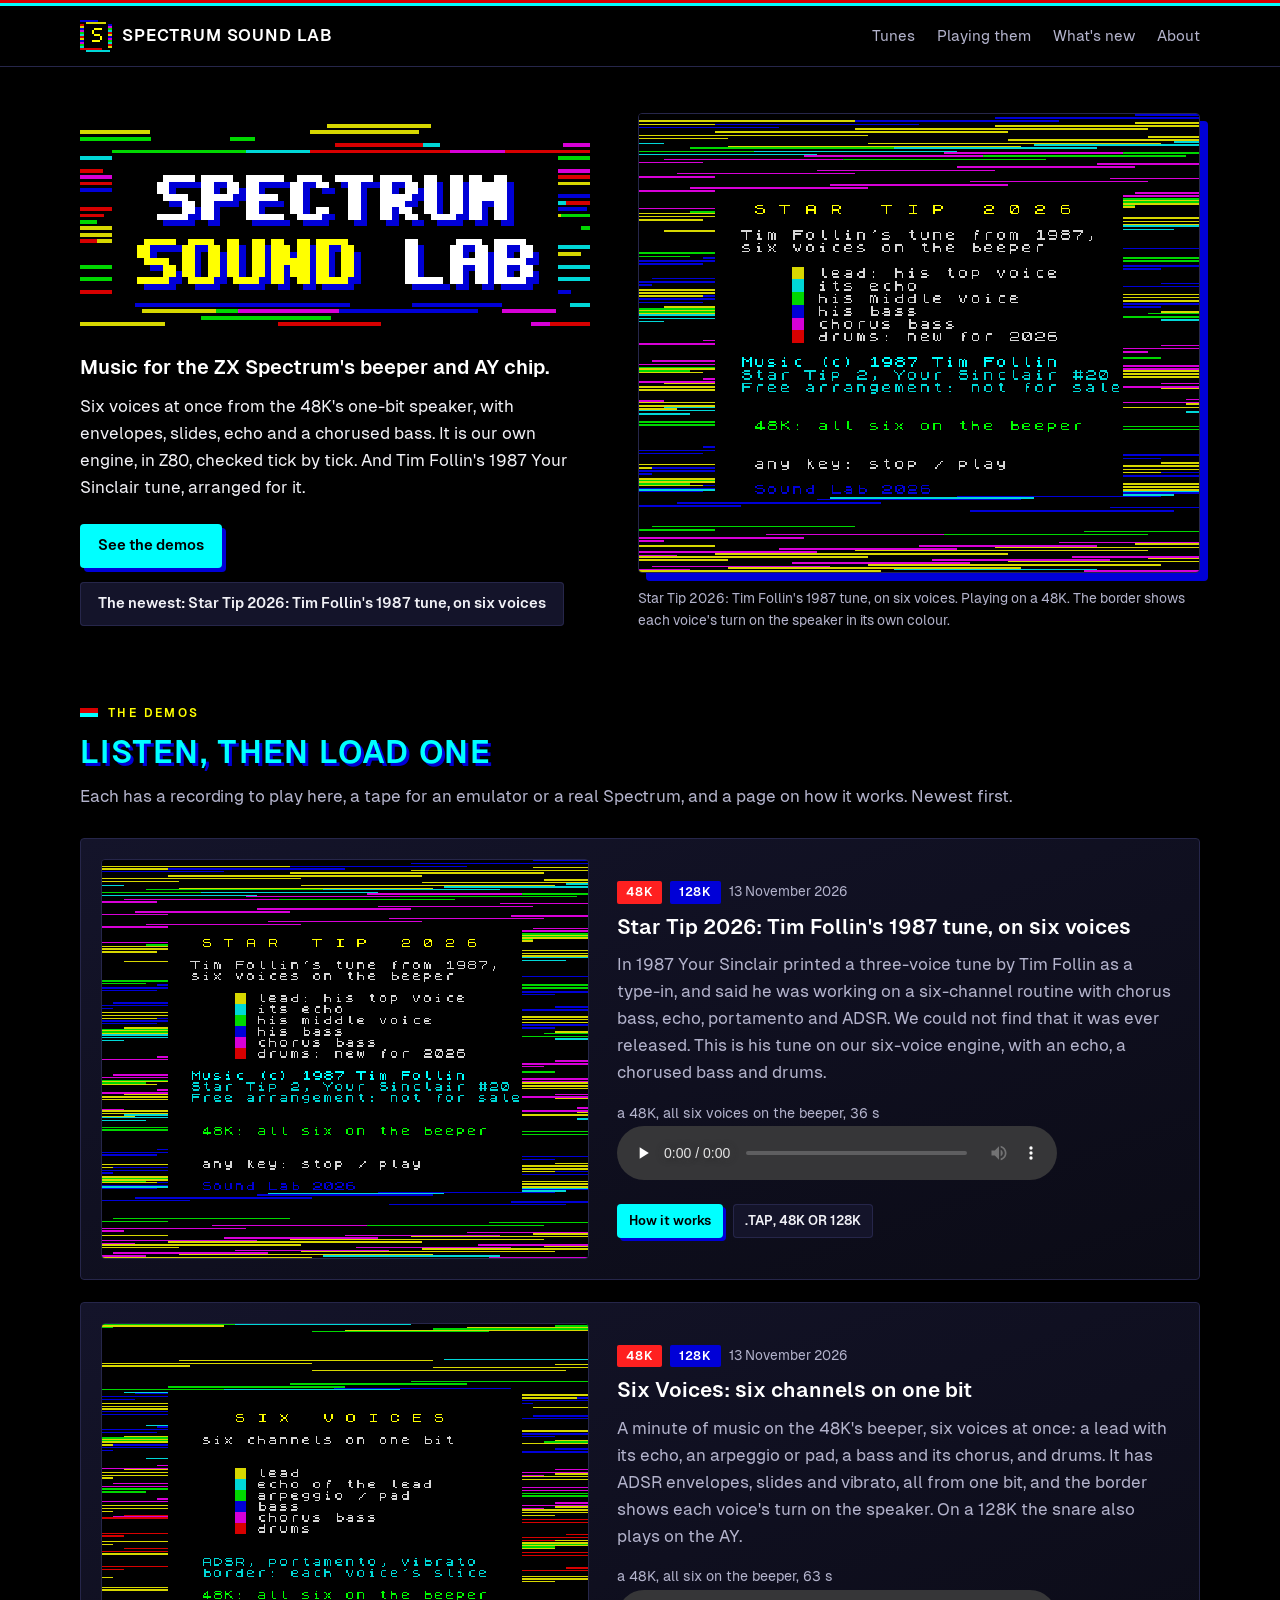
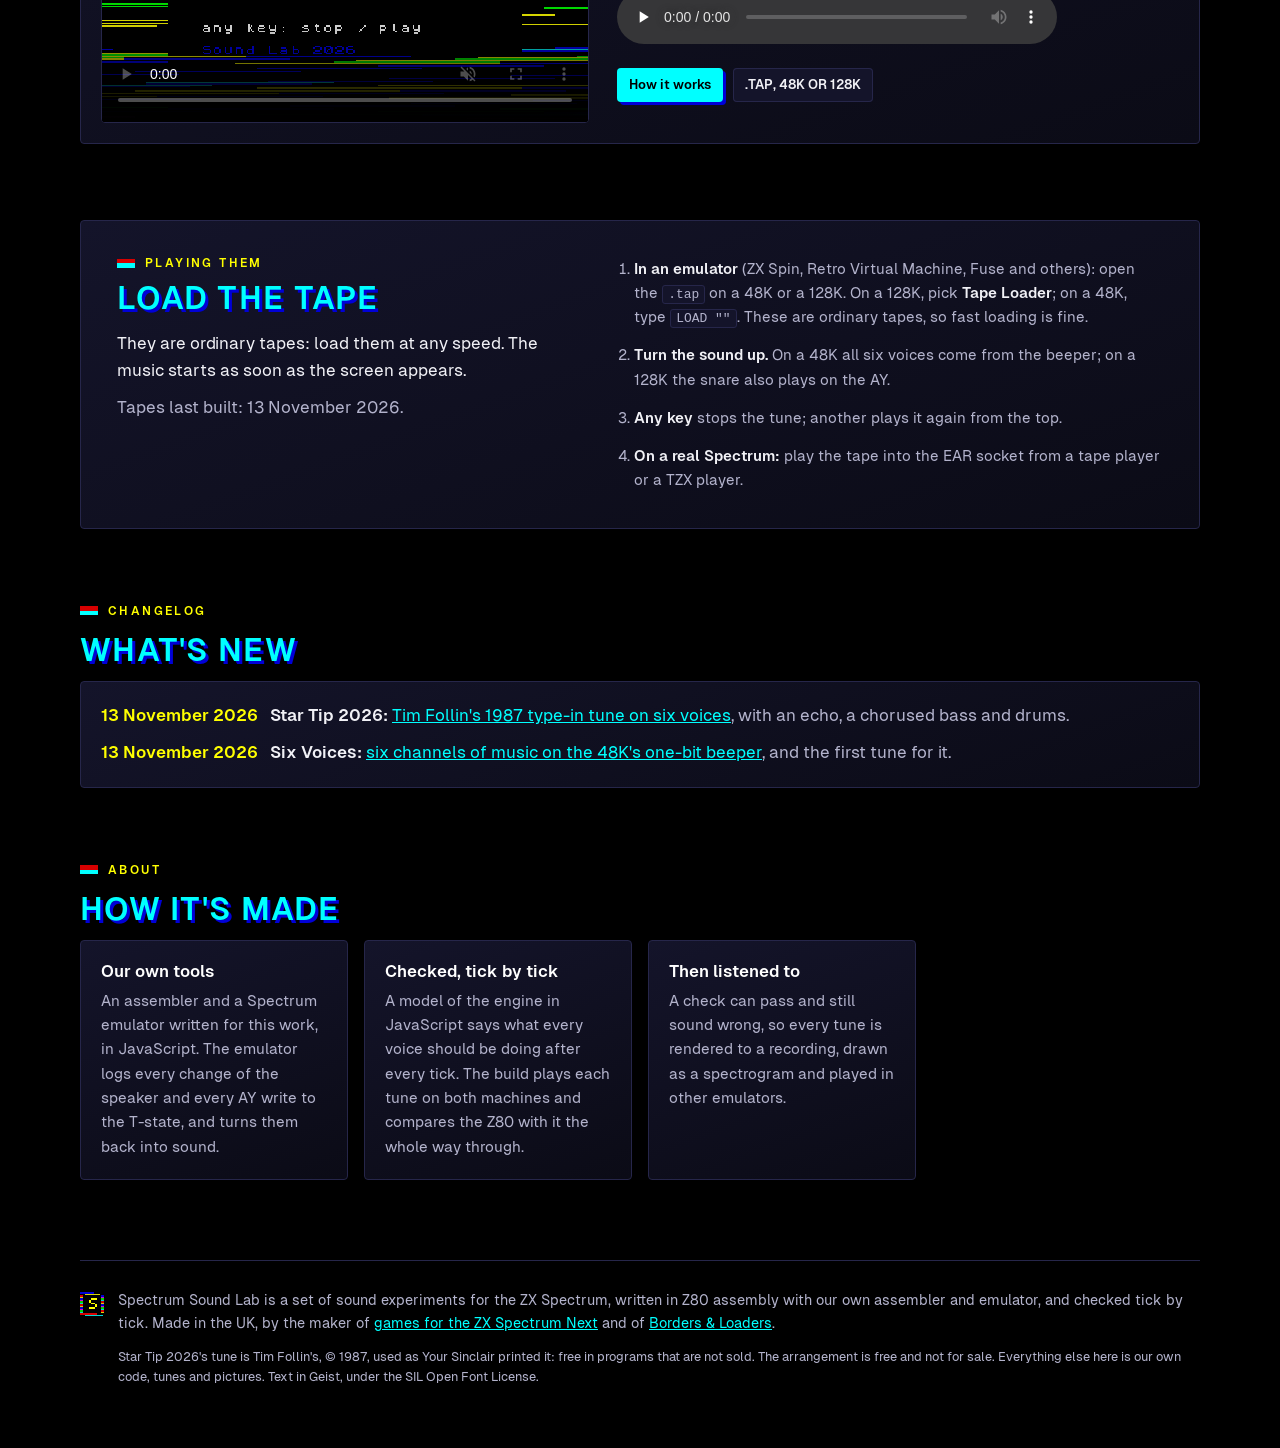
==== index.html @ 3db1e83f "Site update" ====
<!doctype html>
<html lang="en-GB">
<head>
<meta charset="utf-8">
<meta name="viewport" content="width=device-width,initial-scale=1">
<title>Spectrum Sound Lab: beeper and AY music for the ZX Spectrum</title>
<meta name="description" content="Music for the ZX Spectrum's beeper and AY chip: six voices at once from the 48K's one-bit speaker, with envelopes, slides, echo and a chorused bass, and Tim Follin's 1987 tune arranged for it.">
<meta property="og:title" content="Spectrum Sound Lab: beeper and AY music for the ZX Spectrum">
<meta property="og:description" content="Music for the ZX Spectrum's beeper and AY chip: six voices at once from the 48K's one-bit speaker, with envelopes, slides, echo and a chorused bass, and Tim Follin's 1987 tune arranged for it.">
<meta property="og:type" content="website">
<meta property="og:url" content="https://mikeynma.github.io/spectrum-sound-lab/">
<meta property="og:image" content="https://mikeynma.github.io/spectrum-sound-lab/share.png">
<meta property="og:image:alt" content="Spectrum Sound Lab: the logo, black paper in a border of short coloured lines, beside a Spectrum screen playing six voices">
<link rel="canonical" href="https://mikeynma.github.io/spectrum-sound-lab/">
<meta name="twitter:card" content="summary_large_image">
<meta name="twitter:image" content="https://mikeynma.github.io/spectrum-sound-lab/share.png">
<meta name="theme-color" content="#000000">
<link rel="icon" href="favicon-32.png" type="image/png">
<link rel="apple-touch-icon" href="apple-touch-icon.png">
<link rel="preload" href="fonts/geist-400.woff2" as="font" type="font/woff2" crossorigin>
<link rel="stylesheet" href="site.css">
</head>
<body>
<div class="tape" aria-hidden="true"></div>
<header class="top">
  <div class="wrap">
    <a class="brand" href="#" aria-label="Spectrum Sound Lab, the front page"><img src="icon.png" width="32" height="32" alt=""><span>Spectrum Sound Lab</span></a>
    <nav aria-label="Sections"><a href="#demos">Tunes</a><a href="#loading">Playing them</a><a href="#news">What's new</a><a href="#about">About</a></nav>
  </div>
</header>

<main>
<section class="hero wrap">
  <div class="hero-text">
    <h1><img class="logo" src="logo.png" width="400" height="165" alt="Spectrum Sound Lab"></h1>
    <p class="lead">Music for the ZX Spectrum's beeper and AY chip.</p>
    <p>Six voices at once from the 48K's one-bit speaker, with envelopes, slides, echo and a chorused bass. It is our own engine, in Z80, checked tick by tick. And Tim Follin's 1987 Your Sinclair tune, arranged for it.</p>
    <div class="actions">
      <a class="btn" href="#demos">See the demos</a>
      <a class="btn btn-ghost" href="demos/star-tip-2026/">The newest: Star Tip 2026: Tim Follin's 1987 tune, on six voices</a>
    </div>
  </div>
  <figure class="hero-shot">
    <a class="shot" href="shots/star-tip-2026/playing.png" data-caption="Playing on a 48K. The border shows each voice's turn on the speaker in its own colour."><img src="shots/star-tip-2026/playing.png" width="704" height="576" alt="A Spectrum screen headed STAR TIP 2026 with a colour key for six voices, credits to Tim Follin, and a border of short coloured lines"></a>
    <figcaption>Star Tip 2026: Tim Follin's 1987 tune, on six voices. Playing on a 48K. The border shows each voice's turn on the speaker in its own colour.</figcaption>
  </figure>
</section>

<section id="demos" class="wrap">
  <p class="eyebrow">The demos</p>
  <h2>Listen, then load one</h2>
  <p class="sub">Each has a recording to play here, a tape for an emulator or a real Spectrum, and a page on how it works. Newest first.</p>
  <div class="demos">
    <article class="demo card">
      <div class="demo-media"><a class="shot" href="shots/star-tip-2026/playing.png" data-caption="Playing on a 48K. The border shows each voice's turn on the speaker in its own colour."><img src="shots/star-tip-2026/playing.png" width="704" height="576" loading="lazy" alt="A Spectrum screen headed STAR TIP 2026 with a colour key for six voices, credits to Tim Follin, and a border of short coloured lines"></a></div>
      <div class="demo-text">
        <p class="badges"><span class="badge m48K">48K</span><span class="badge m128K">128K</span><span class="date">13 November 2026</span></p>
        <h3><a href="demos/star-tip-2026/">Star Tip 2026: Tim Follin's 1987 tune, on six voices</a></h3>
        <p>In 1987 Your Sinclair printed a three-voice tune by Tim Follin as a type-in, and said he was working on a six-channel routine with chorus bass, echo, portamento and ADSR. We could not find that it was ever released. This is his tune on our six-voice engine, with an echo, a chorused bass and drums.</p>
        <p class="listen"><small>a 48K, all six voices on the beeper, 36 s</small><br><audio controls preload="none" style="width:100%;max-width:440px" src="audio/startip2026-48k.mp3"></audio></p>
        <p class="links"><a class="btn btn-small" href="demos/star-tip-2026/">How it works</a><a class="btn btn-small btn-ghost" href="files/startip2026.tap" download>.tap, 48K or 128K</a></p>
      </div>
    </article>
    <article class="demo card">
      <div class="demo-media"><video src="videos/six-voices.mp4" poster="shots/six-voices/playing.png" width="782" height="576" muted loop playsinline controls preload="metadata" aria-label="Six Voices: six channels on one bit: Recorded on an emulated 48K"></video></div>
      <div class="demo-text">
        <p class="badges"><span class="badge m48K">48K</span><span class="badge m128K">128K</span><span class="date">13 November 2026</span></p>
        <h3><a href="demos/six-voices/">Six Voices: six channels on one bit</a></h3>
        <p>A minute of music on the 48K's beeper, six voices at once: a lead with its echo, an arpeggio or pad, a bass and its chorus, and drums. It has ADSR envelopes, slides and vibrato, all from one bit, and the border shows each voice's turn on the speaker. On a 128K the snare also plays on the AY.</p>
        <p class="listen"><small>a 48K, all six on the beeper, 63 s</small><br><audio controls preload="none" style="width:100%;max-width:440px" src="audio/sixvoices-48k.mp3"></audio></p>
        <p class="links"><a class="btn btn-small" href="demos/six-voices/">How it works</a><a class="btn btn-small btn-ghost" href="files/sixvoices.tap" download>.tap, 48K or 128K</a></p>
      </div>
    </article>
  </div>
</section>

<section id="loading" class="wrap">
  <div class="card download">
    <div>
      <p class="eyebrow">Playing them</p>
      <h2>Load the tape</h2>
      <p>They are ordinary tapes: load them at any speed. The music starts as soon as the screen appears.</p>
      <p class="meta">Tapes last built: 13 November 2026.</p>
    </div>
    <ol class="steps">
      <li><b>In an emulator</b> (ZX Spin, Retro Virtual Machine, Fuse and others): open the <code>.tap</code> on a 48K or a 128K. On a 128K, pick <b>Tape Loader</b>; on a 48K, type <code>LOAD ""</code>. These are ordinary tapes, so fast loading is fine.</li>
      <li><b>Turn the sound up.</b> On a 48K all six voices come from the beeper; on a 128K the snare also plays on the AY.</li>
      <li><b>Any key</b> stops the tune; another plays it again from the top.</li>
      <li><b>On a real Spectrum:</b> play the tape into the EAR socket from a tape player or a TZX player.</li>
    </ol>
  </div>
</section>

<section id="news" class="wrap">
  <p class="eyebrow">Changelog</p>
  <h2>What's new</h2>
  <div class="log card">
    <ul>
      <li><time datetime="2026-11-13">13 November 2026</time> <b>Star Tip 2026:</b> <a href="demos/star-tip-2026/">Tim Follin's 1987 type-in tune on six voices</a>, with an echo, a chorused bass and drums.</li>
      <li><time datetime="2026-11-13">13 November 2026</time> <b>Six Voices:</b> <a href="demos/six-voices/">six channels of music on the 48K's one-bit beeper</a>, and the first tune for it.</li>
    </ul>
  </div>
</section>

<section id="about" class="wrap">
  <p class="eyebrow">About</p>
  <h2>How it's made</h2>
  <div class="grid cards">
    <article class="card"><h3>Our own tools</h3><p>An assembler and a Spectrum emulator written for this work, in JavaScript. The emulator logs every change of the speaker and every AY write to the T-state, and turns them back into sound.</p></article>
    <article class="card"><h3>Checked, tick by tick</h3><p>A model of the engine in JavaScript says what every voice should be doing after every tick. The build plays each tune on both machines and compares the Z80 with it the whole way through.</p></article>
    <article class="card"><h3>Then listened to</h3><p>A check can pass and still sound wrong, so every tune is rendered to a recording, drawn as a spectrogram and played in other emulators.</p></article>
  </div>
</section>
</main>

<footer class="wrap foot">
  <img src="icon.png" width="24" height="24" alt="">
  <div>
    <p>Spectrum Sound Lab is a set of sound experiments for the ZX Spectrum, written in Z80 assembly with our own assembler and emulator, and checked tick by tick. Made in the UK, by the maker of <a href="https://mikeynma.github.io/">games for the ZX Spectrum Next</a> and of <a href="https://mikeynma.github.io/borders-and-loaders/">Borders &amp; Loaders</a>.</p>
    <p class="small">Star Tip 2026's tune is Tim Follin's, &copy; 1987, used as Your Sinclair printed it: free in programs that are not sold. The arrangement is free and not for sale. Everything else here is our own code, tunes and pictures. Text in Geist, under the SIL Open Font License.</p>
  </div>
</footer>
<dialog class="lightbox" aria-label="Screenshot">
  <figure><img alt=""><figcaption></figcaption></figure>
  <button class="lb-btn lb-prev" type="button" aria-label="Previous picture">&lsaquo;</button>
  <button class="lb-btn lb-next" type="button" aria-label="Next picture">&rsaquo;</button>
  <button class="lb-btn lb-close" type="button" autofocus aria-label="Close">&times;</button>
</dialog>
<script src="site.js"></script>
</body>
</html>
---- site.css ----
/* Borders & Loaders - written by hand (sitegen/make.js writes the pages, not this). */
@font-face { font-family: Geist; src: url(fonts/geist-400.woff2) format("woff2"); font-weight: 400; font-display: swap; }
@font-face { font-family: Geist; src: url(fonts/geist-600.woff2) format("woff2"); font-weight: 600 900; font-display: swap; }

/* the Spectrum: black paper, its bright colours, a hard blue shadow */
:root {
  color-scheme: dark;
  --bg: #000;
  --card: #0b0b16;
  --card-hi: #14142a;
  --border: #26264a;
  --fg: #f1f1f6;
  --muted: #b3b3cc;
  --heading: #fff;
  --cyan: #00ffff;
  --yellow: #ffff00;
  --red: #ff2020;
  --blue: #0000d7;
  --radius: 4px;
}
* { box-sizing: border-box; }
html { scroll-behavior: smooth; scroll-padding-top: 76px; }
body { margin: 0; color: var(--fg); background: var(--bg); font: 17px/1.6 Geist, system-ui, sans-serif; -webkit-font-smoothing: antialiased; }
a { color: var(--cyan); }
img, video { max-width: 100%; height: auto; }
.wrap { width: min(1120px, 100% - 32px); margin-inline: auto; }
h1, h2, h3 { line-height: 1.2; margin: 0; }
h2 { font: 900 clamp(1.4rem, 3vw, 2rem)/1.2 Geist, system-ui, sans-serif; text-transform: uppercase; letter-spacing: 0.04em; color: var(--cyan); margin-bottom: 12px; text-shadow: 3px 3px 0 var(--blue); }
h3 { font: 700 1.05rem/1.3 Geist, system-ui, sans-serif; color: var(--heading); margin-bottom: 6px; }
p { margin: 0 0 12px; }
code { font: 0.86em ui-monospace, monospace; background: var(--card-hi); border: 1px solid var(--border); border-radius: 3px; padding: 1px 5px; }
:focus-visible { outline: 2px solid var(--yellow); outline-offset: 2px; }

/* loading stripes, rolling, along the very top */
.tape { position: fixed; inset: 0 0 auto; height: 6px; z-index: 20;
  background: repeating-linear-gradient(180deg, #d70000 0 3px, #00ffff 3px 6px); background-size: 100% 6px; animation: roll 0.35s steps(3) infinite; }
@keyframes roll { to { background-position: 0 6px; } }
@media (prefers-reduced-motion: reduce) { .tape { animation: none; } html { scroll-behavior: auto; } }

/* the bar along the top */
.top { position: sticky; top: 6px; z-index: 10; background: rgb(0 0 0 / 0.88); backdrop-filter: blur(8px); border-bottom: 1px solid var(--border); }
.top .wrap { display: flex; align-items: center; gap: 24px; height: 60px; }
.brand { display: flex; align-items: center; gap: 10px; font: 900 1.05rem/1 Geist, system-ui, sans-serif; text-transform: uppercase; letter-spacing: 0.05em; color: var(--heading); text-decoration: none; white-space: nowrap; }
.brand img { image-rendering: pixelated; }
.top nav { display: flex; gap: 22px; margin-left: auto; }
.top nav a { color: var(--muted); text-decoration: none; font-size: 0.95rem; }
.top nav a:hover { color: var(--fg); }

/* buttons and badges: flat colour, a hard shadow, like a Spectrum menu */
.btn { display: inline-flex; align-items: center; gap: 8px; min-height: 44px; padding: 10px 18px; line-height: 1.25; border-radius: var(--radius); background: var(--cyan); color: #000; font: 700 0.92rem/1 Geist, system-ui, sans-serif; text-decoration: none; border: 0; box-shadow: 4px 4px 0 var(--blue); transition: transform 0.1s, box-shadow 0.1s; }
.btn:hover { transform: translate(-1px, -1px); box-shadow: 5px 5px 0 var(--blue); }
.btn:active { transform: translate(3px, 3px); box-shadow: 1px 1px 0 var(--blue); }
.btn small { font-weight: 400; opacity: 0.7; }
.btn-ghost { background: var(--card-hi); color: var(--fg); box-shadow: inset 0 0 0 1px var(--border), 4px 4px 0 #000; }
.btn-ghost:hover { box-shadow: inset 0 0 0 1px var(--muted), 5px 5px 0 #000; }
.btn-small { min-height: 34px; padding: 6px 12px; font-size: 0.82rem; box-shadow: 3px 3px 0 var(--blue); }
.btn-small.btn-ghost { box-shadow: inset 0 0 0 1px var(--border); text-transform: uppercase; }
.badges { display: flex; flex-wrap: wrap; align-items: center; gap: 8px; margin-bottom: 10px; }
.badge { display: inline-block; padding: 2px 9px; border-radius: 2px; font: 800 0.78rem/1.5 Geist, system-ui, sans-serif; letter-spacing: 0.05em; }
.m48K { background: var(--red); color: #fff; }
.m128K { background: var(--blue); color: #fff; }
.date { color: var(--muted); font-size: 0.85rem; }

/* sections */
main { overflow-x: clip; }
main > section { padding: 76px 0 0; }
.eyebrow { display: flex; align-items: center; gap: 10px; font: 800 0.75rem/1 Geist, system-ui, sans-serif; text-transform: uppercase; letter-spacing: 0.2em; color: var(--yellow); margin-bottom: 14px; }
.eyebrow::before { content: ""; width: 18px; height: 9px; background: linear-gradient(#d70000 0 50%, #00ffff 50%); }
.sub, .meta { color: var(--muted); }
.sub { margin-bottom: 28px; }

/* grid items may shrink below their content (a long button, a wide picture) */
.hero > *, .demo > *, .tech > *, .download > * { min-width: 0; }

/* the top of a page */
.hero { display: grid; grid-template-columns: 1fr 1.1fr; gap: 48px; align-items: center; padding-top: 52px; }
.hero h1 { margin: 6px 0 18px; }
.hero h1.title { font: 900 clamp(1.8rem, 4vw, 2.7rem)/1.15 Geist, system-ui, sans-serif; color: var(--heading); text-shadow: 3px 3px 0 var(--blue); }
.logo { display: block; width: min(560px, 100%); image-rendering: pixelated; }
.lead { font: 600 1.25rem/1.4 Geist, system-ui, sans-serif; color: var(--heading); }
.actions { display: flex; flex-wrap: wrap; gap: 14px; margin-top: 22px; }
.hero-shot { margin: 0; }
.hero-shot img, .hero-shot video, .gallery img, .demo-media img, .demo-media video { display: block; width: 100%; image-rendering: pixelated; background: #000; border: 1px solid var(--border); border-radius: var(--radius); }
.hero-shot img, .hero-shot video { box-shadow: 8px 8px 0 var(--blue); }
.hero-shot figcaption { margin-top: 14px; font-size: 0.86rem; color: var(--muted); }

/* the demos on the front page */
.demos { display: grid; gap: 22px; }
.demo { display: grid; grid-template-columns: minmax(0, 1fr) minmax(0, 1.15fr); gap: 28px; align-items: center; padding: 20px; }
.demo h3 { font-size: 1.3rem; margin-bottom: 10px; }
.demo h3 a { color: var(--heading); text-decoration: none; }
.demo h3 a:hover { color: var(--cyan); }
.demo p { color: var(--muted); }
.demo .links { display: flex; flex-wrap: wrap; gap: 10px; margin: 16px 0 0; }

/* cards */
.grid { display: grid; gap: 16px; }
.cards { grid-template-columns: repeat(auto-fill, minmax(260px, 1fr)); }
.card { background: linear-gradient(160deg, var(--card-hi), var(--card)); border: 1px solid var(--border); border-radius: var(--radius); padding: 20px; }
.cards .card p { margin: 0; color: var(--muted); font-size: 0.95rem; }

/* how it works */
.tech { display: grid; grid-template-columns: minmax(0, 1fr) 320px; gap: 40px; align-items: start; }
.tech-text h2 { font-size: clamp(1.15rem, 2.2vw, 1.45rem); margin-top: 30px; }
.tech-text h2:first-child { margin-top: 0; }
.tech-text p, .tech-text li { color: #dcdcea; }
.tech-text ul { padding-left: 20px; }
.tech-text b { color: var(--heading); }
.numbers { position: sticky; top: 90px; }
.numbers h3 { color: var(--yellow); text-transform: uppercase; letter-spacing: 0.08em; font-size: 0.85rem; margin-bottom: 12px; }
.numbers dl { margin: 0; display: grid; gap: 10px; }
.numbers dt { font-size: 0.78rem; text-transform: uppercase; letter-spacing: 0.06em; color: var(--muted); }
.numbers dd { margin: 0; font-weight: 600; }

/* screens */
.gallery { display: grid; grid-template-columns: repeat(auto-fill, minmax(420px, 1fr)); gap: 18px; align-items: start; }
@media (max-width: 480px) { .gallery { grid-template-columns: 1fr; } }
.gallery a { display: block; }
.gallery a.wide { grid-column: 1 / -1; }

/* loading and downloads */
.download { display: grid; grid-template-columns: 1fr 1.2fr; gap: 40px; padding: 36px; }
.download p { margin: 0 0 10px; }
.steps { margin: 0; padding-left: 20px; color: var(--muted); font-size: 0.94rem; display: grid; gap: 14px; align-content: center; }
.steps b { color: var(--fg); }

/* the changelog */
.log ul { margin: 0; padding: 0; list-style: none; display: grid; gap: 10px; color: var(--muted); }
.log time { color: var(--yellow); font-weight: 700; margin-right: 8px; white-space: nowrap; }
.log b { color: var(--fg); }

/* other demos */
.pager { display: flex; justify-content: space-between; gap: 20px; margin-top: 60px; }
.pager a { color: var(--muted); text-decoration: none; }
.pager a:hover { color: var(--cyan); }

/* the bottom */
.foot { display: flex; gap: 14px; align-items: flex-start; margin-top: 80px; padding: 28px 0 48px; border-top: 1px solid var(--border); color: var(--muted); font-size: 0.9rem; }
.foot img { image-rendering: pixelated; margin-top: 3px; }
.small { font-size: 0.8rem; }

/* the lightbox */
.lightbox { padding: 0; border: 0; background: transparent; max-width: 96vw; max-height: 96vh; }
.lightbox::backdrop { background: rgb(0 0 0 / 0.92); }
.lightbox figure { margin: 0; text-align: center; }
.lightbox img { max-width: 92vw; max-height: 84vh; image-rendering: pixelated; }
.lightbox figcaption { color: var(--muted); margin-top: 8px; max-width: 80ch; margin-inline: auto; }
.lb-btn { position: fixed; top: 50%; transform: translateY(-50%); width: 48px; height: 48px; border-radius: 50%; border: 1px solid var(--border); background: var(--card); color: var(--fg); font-size: 28px; cursor: pointer; }
.lb-prev { left: 16px; } .lb-next { right: 16px; }
.lb-close { top: 32px; right: 16px; transform: none; }

@media (max-width: 860px) {
  .hero, .demo, .tech, .download { grid-template-columns: 1fr; }
  .hero { gap: 28px; padding-top: 36px; }
  .top nav { display: none; }
  .numbers { position: static; }
  .download { padding: 24px; gap: 24px; }
}
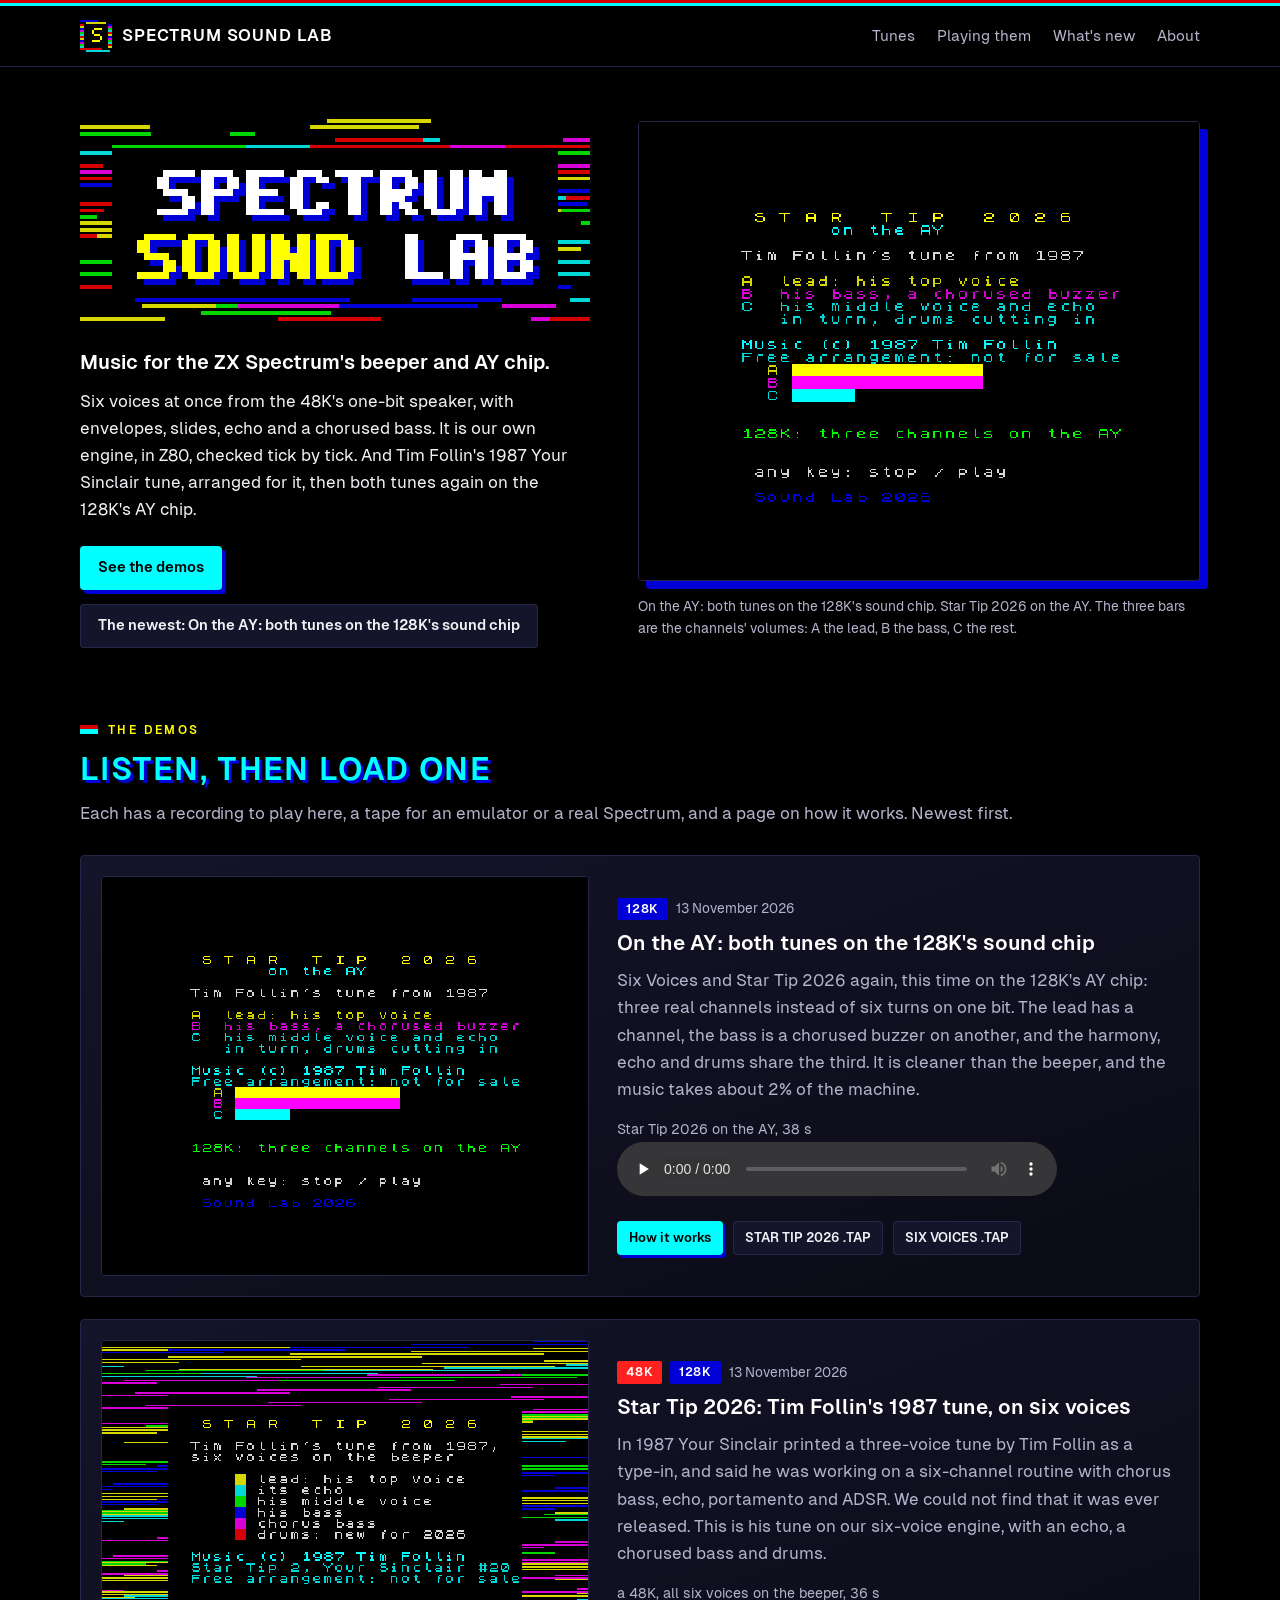
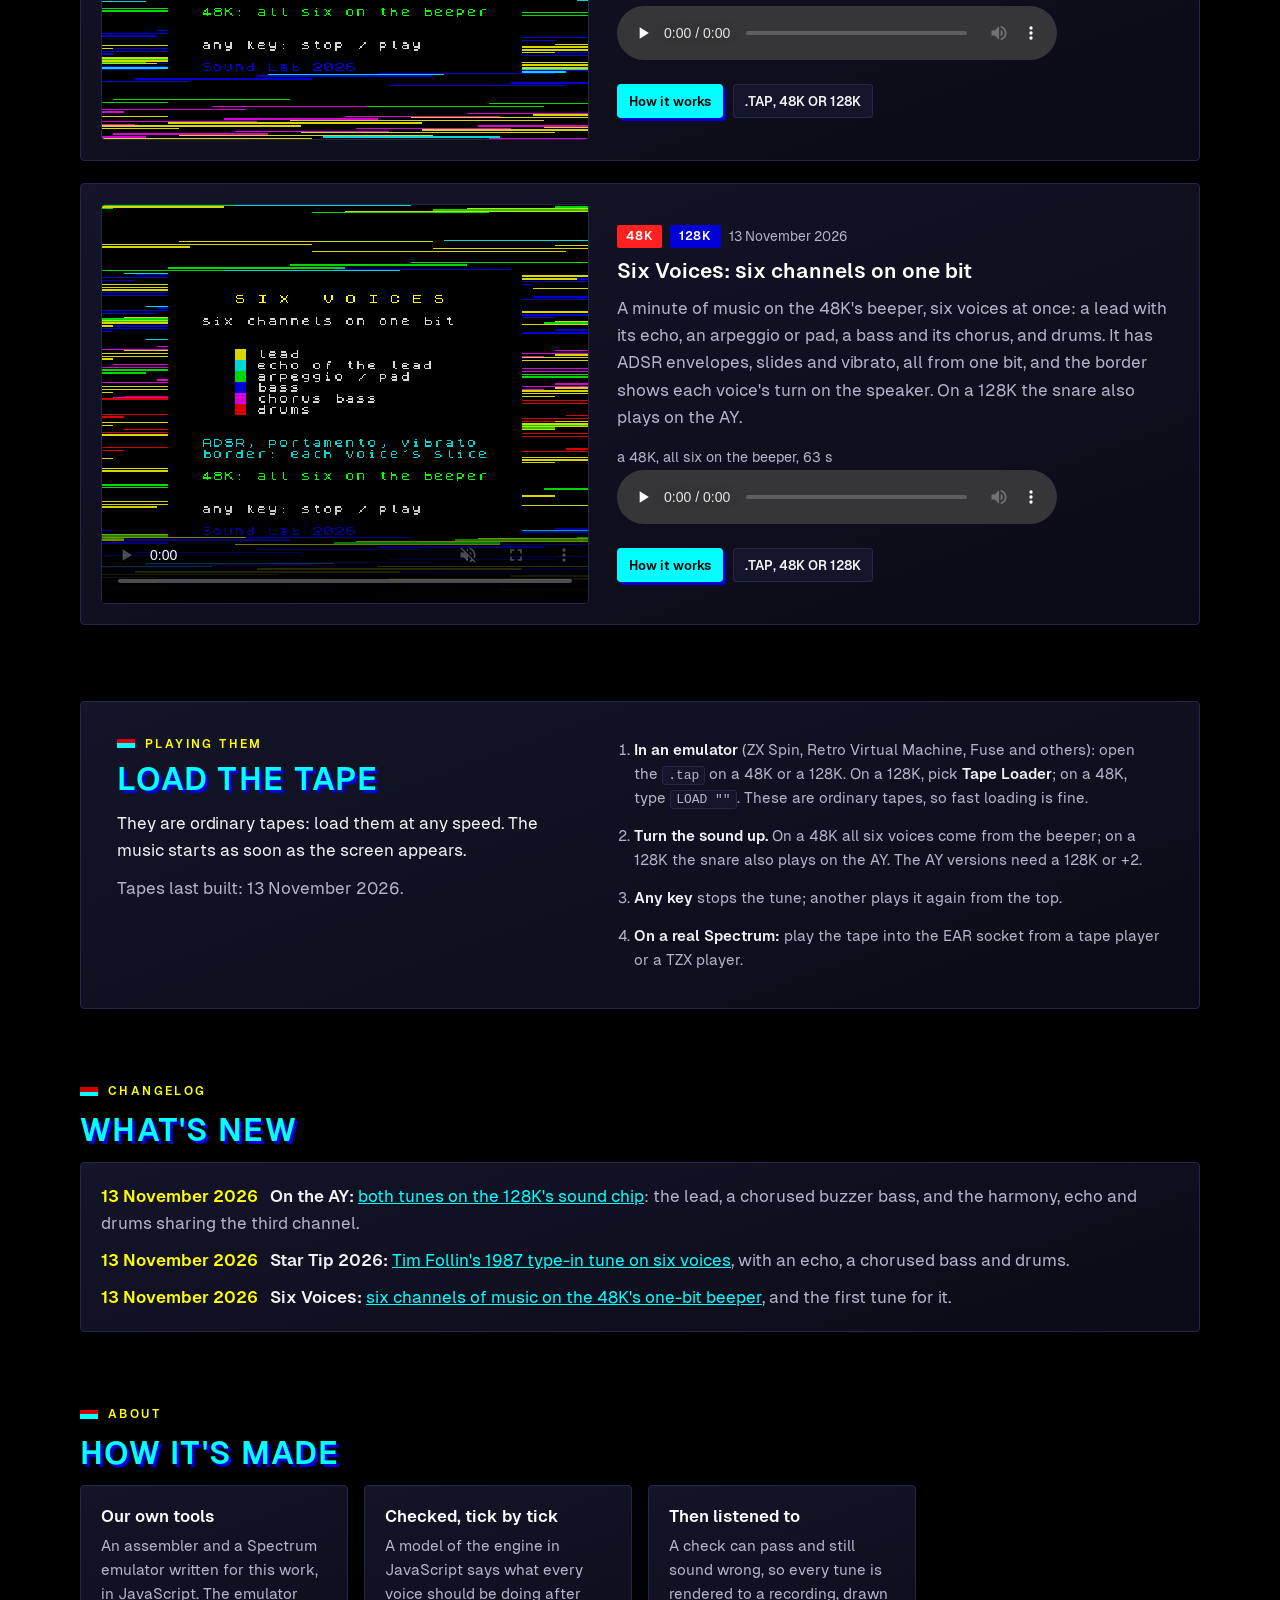
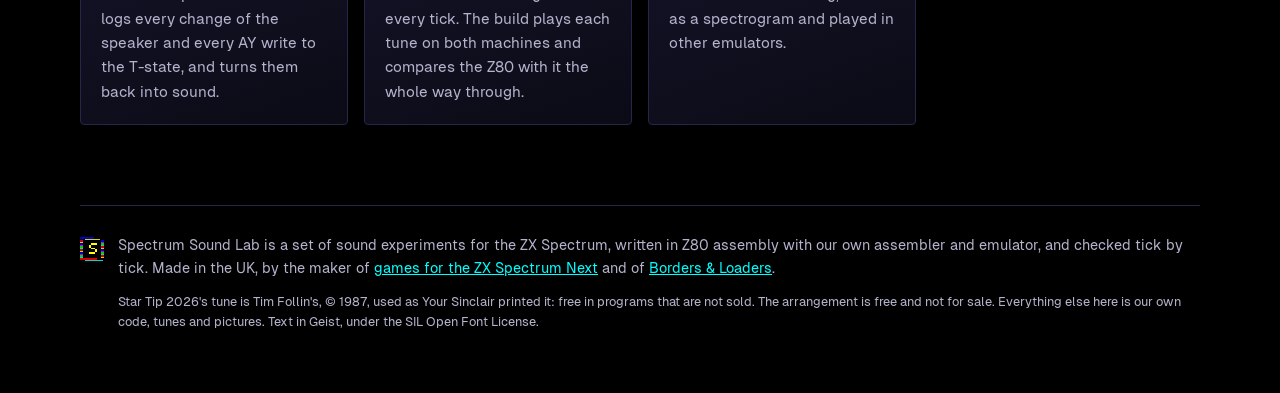
==== commit 5a01954e: "Site update" ====
--- a/index.html
+++ b/index.html
@@ -10,6 +10,9 @@
 <meta property="og:type" content="website">
 <meta property="og:url" content="https://mikeynma.github.io/spectrum-sound-lab/">
 <meta property="og:image" content="https://mikeynma.github.io/spectrum-sound-lab/share.png">
+<meta property="og:image:type" content="image/png">
+<meta property="og:image:width" content="1200">
+<meta property="og:image:height" content="630">
 <meta property="og:image:alt" content="Spectrum Sound Lab: the logo, black paper in a border of short coloured lines, beside a Spectrum screen playing six voices">
 <link rel="canonical" href="https://mikeynma.github.io/spectrum-sound-lab/">
 <meta name="twitter:card" content="summary_large_image">
@@ -34,15 +37,15 @@
   <div class="hero-text">
     <h1><img class="logo" src="logo.png" width="400" height="165" alt="Spectrum Sound Lab"></h1>
     <p class="lead">Music for the ZX Spectrum's beeper and AY chip.</p>
-    <p>Six voices at once from the 48K's one-bit speaker, with envelopes, slides, echo and a chorused bass. It is our own engine, in Z80, checked tick by tick. And Tim Follin's 1987 Your Sinclair tune, arranged for it.</p>
+    <p>Six voices at once from the 48K's one-bit speaker, with envelopes, slides, echo and a chorused bass. It is our own engine, in Z80, checked tick by tick. And Tim Follin's 1987 Your Sinclair tune, arranged for it, then both tunes again on the 128K's AY chip.</p>
     <div class="actions">
       <a class="btn" href="#demos">See the demos</a>
-      <a class="btn btn-ghost" href="demos/star-tip-2026/">The newest: Star Tip 2026: Tim Follin's 1987 tune, on six voices</a>
+      <a class="btn btn-ghost" href="demos/on-the-ay/">The newest: On the AY: both tunes on the 128K's sound chip</a>
     </div>
   </div>
   <figure class="hero-shot">
-    <a class="shot" href="shots/star-tip-2026/playing.png" data-caption="Playing on a 48K. The border shows each voice's turn on the speaker in its own colour."><img src="shots/star-tip-2026/playing.png" width="704" height="576" alt="A Spectrum screen headed STAR TIP 2026 with a colour key for six voices, credits to Tim Follin, and a border of short coloured lines"></a>
-    <figcaption>Star Tip 2026: Tim Follin's 1987 tune, on six voices. Playing on a 48K. The border shows each voice's turn on the speaker in its own colour.</figcaption>
+    <a class="shot" href="shots/on-the-ay/star-tip.png" data-caption="Star Tip 2026 on the AY. The three bars are the channels' volumes: A the lead, B the bass, C the rest."><img src="shots/on-the-ay/star-tip.png" width="704" height="576" alt="A Spectrum screen headed STAR TIP 2026 on the AY, credits to Tim Follin, and three coloured bars showing the AY channels' volumes"></a>
+    <figcaption>On the AY: both tunes on the 128K's sound chip. Star Tip 2026 on the AY. The three bars are the channels' volumes: A the lead, B the bass, C the rest.</figcaption>
   </figure>
 </section>
 
@@ -51,6 +54,16 @@
   <h2>Listen, then load one</h2>
   <p class="sub">Each has a recording to play here, a tape for an emulator or a real Spectrum, and a page on how it works. Newest first.</p>
   <div class="demos">
+    <article class="demo card">
+      <div class="demo-media"><a class="shot" href="shots/on-the-ay/star-tip.png" data-caption="Star Tip 2026 on the AY. The three bars are the channels' volumes: A the lead, B the bass, C the rest."><img src="shots/on-the-ay/star-tip.png" width="704" height="576" loading="lazy" alt="A Spectrum screen headed STAR TIP 2026 on the AY, credits to Tim Follin, and three coloured bars showing the AY channels' volumes"></a></div>
+      <div class="demo-text">
+        <p class="badges"><span class="badge m128K">128K</span><span class="date">13 November 2026</span></p>
+        <h3><a href="demos/on-the-ay/">On the AY: both tunes on the 128K's sound chip</a></h3>
+        <p>Six Voices and Star Tip 2026 again, this time on the 128K's AY chip: three real channels instead of six turns on one bit. The lead has a channel, the bass is a chorused buzzer on another, and the harmony, echo and drums share the third. It is cleaner than the beeper, and the music takes about 2% of the machine.</p>
+        <p class="listen"><small>Star Tip 2026 on the AY, 38 s</small><br><audio controls preload="none" style="width:100%;max-width:440px" src="audio/startip2026-ay.mp3"></audio></p>
+        <p class="links"><a class="btn btn-small" href="demos/on-the-ay/">How it works</a><a class="btn btn-small btn-ghost" href="files/startip2026-ay.tap" download>Star Tip 2026 .tap</a><a class="btn btn-small btn-ghost" href="files/sixvoices-ay.tap" download>Six Voices .tap</a></p>
+      </div>
+    </article>
     <article class="demo card">
       <div class="demo-media"><a class="shot" href="shots/star-tip-2026/playing.png" data-caption="Playing on a 48K. The border shows each voice's turn on the speaker in its own colour."><img src="shots/star-tip-2026/playing.png" width="704" height="576" loading="lazy" alt="A Spectrum screen headed STAR TIP 2026 with a colour key for six voices, credits to Tim Follin, and a border of short coloured lines"></a></div>
       <div class="demo-text">
@@ -84,7 +97,7 @@
     </div>
     <ol class="steps">
       <li><b>In an emulator</b> (ZX Spin, Retro Virtual Machine, Fuse and others): open the <code>.tap</code> on a 48K or a 128K. On a 128K, pick <b>Tape Loader</b>; on a 48K, type <code>LOAD ""</code>. These are ordinary tapes, so fast loading is fine.</li>
-      <li><b>Turn the sound up.</b> On a 48K all six voices come from the beeper; on a 128K the snare also plays on the AY.</li>
+      <li><b>Turn the sound up.</b> On a 48K all six voices come from the beeper; on a 128K the snare also plays on the AY. The AY versions need a 128K or +2.</li>
       <li><b>Any key</b> stops the tune; another plays it again from the top.</li>
       <li><b>On a real Spectrum:</b> play the tape into the EAR socket from a tape player or a TZX player.</li>
     </ol>
@@ -96,6 +109,7 @@
   <h2>What's new</h2>
   <div class="log card">
     <ul>
+      <li><time datetime="2026-11-13">13 November 2026</time> <b>On the AY:</b> <a href="demos/on-the-ay/">both tunes on the 128K's sound chip</a>: the lead, a chorused buzzer bass, and the harmony, echo and drums sharing the third channel.</li>
       <li><time datetime="2026-11-13">13 November 2026</time> <b>Star Tip 2026:</b> <a href="demos/star-tip-2026/">Tim Follin's 1987 type-in tune on six voices</a>, with an echo, a chorused bass and drums.</li>
       <li><time datetime="2026-11-13">13 November 2026</time> <b>Six Voices:</b> <a href="demos/six-voices/">six channels of music on the 48K's one-bit beeper</a>, and the first tune for it.</li>
     </ul>
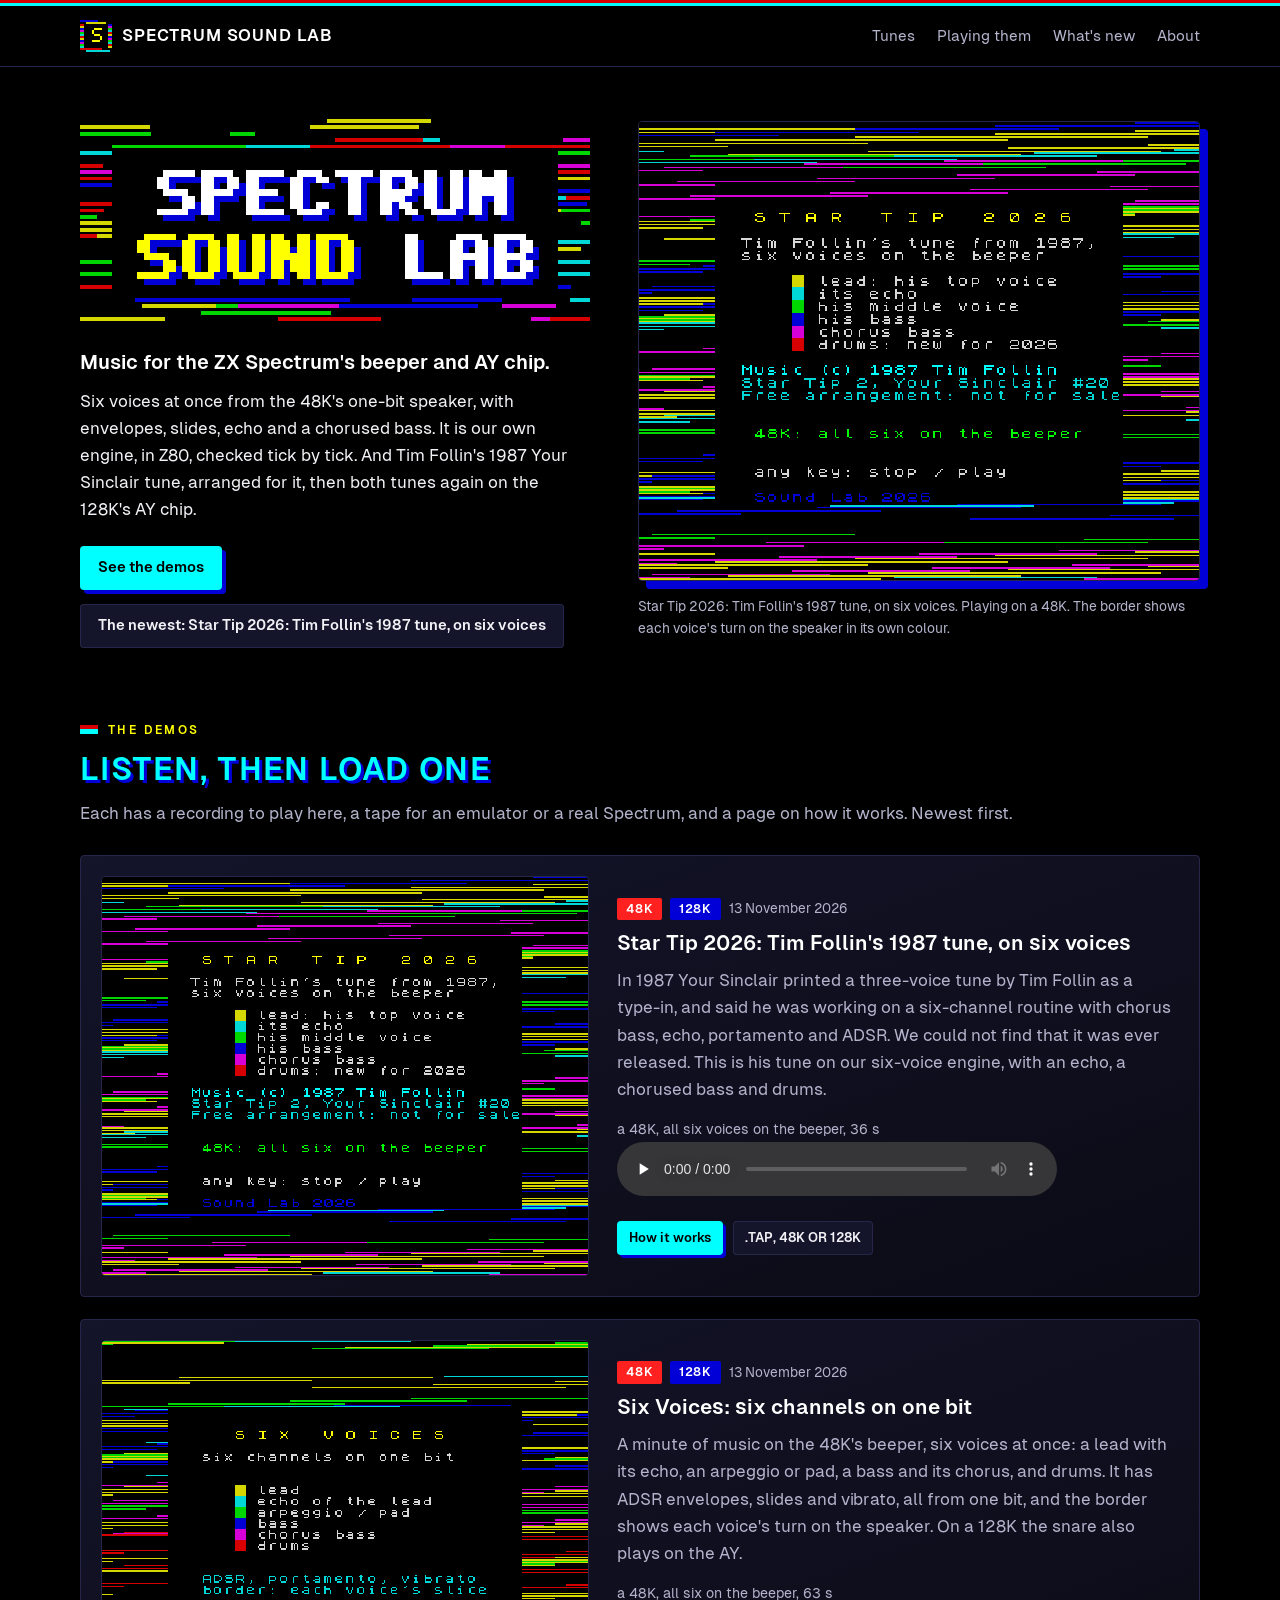
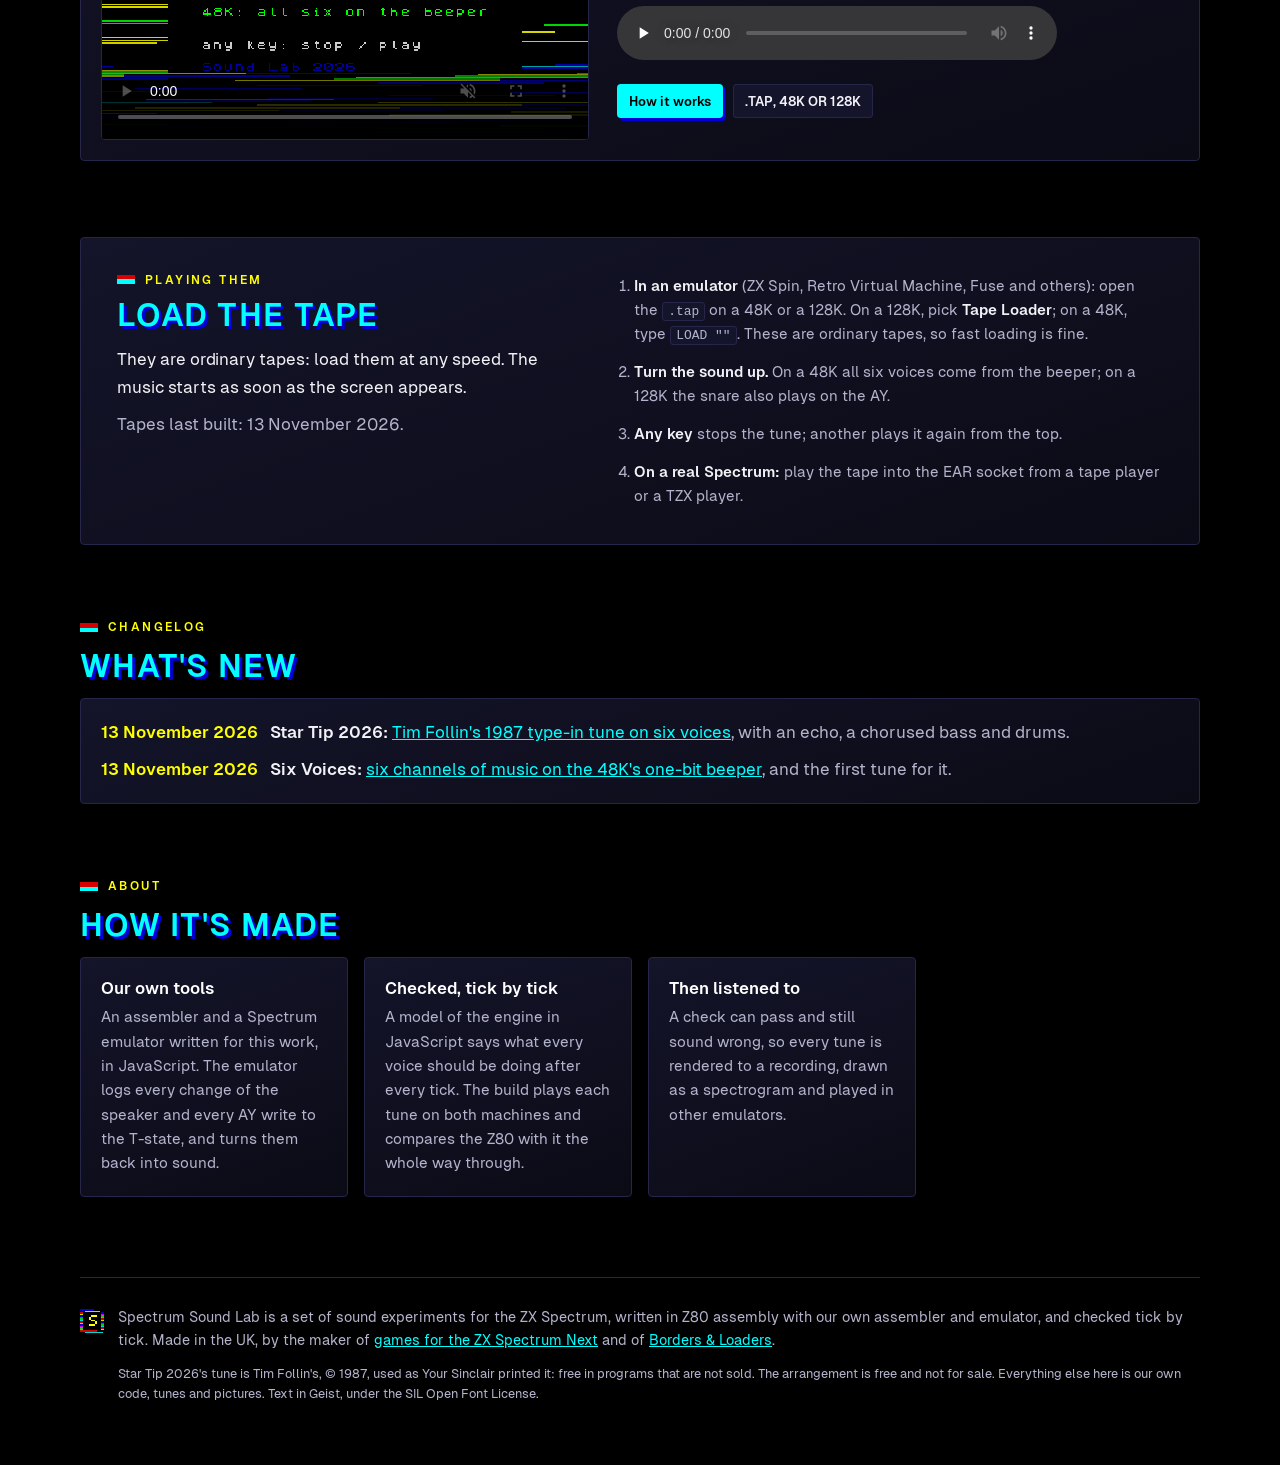
==== commit 6e9971ed: "Site update" ====
--- a/index.html
+++ b/index.html
@@ -40,12 +40,12 @@
     <p>Six voices at once from the 48K's one-bit speaker, with envelopes, slides, echo and a chorused bass. It is our own engine, in Z80, checked tick by tick. And Tim Follin's 1987 Your Sinclair tune, arranged for it, then both tunes again on the 128K's AY chip.</p>
     <div class="actions">
       <a class="btn" href="#demos">See the demos</a>
-      <a class="btn btn-ghost" href="demos/on-the-ay/">The newest: On the AY: both tunes on the 128K's sound chip</a>
+      <a class="btn btn-ghost" href="demos/star-tip-2026/">The newest: Star Tip 2026: Tim Follin's 1987 tune, on six voices</a>
     </div>
   </div>
   <figure class="hero-shot">
-    <a class="shot" href="shots/on-the-ay/star-tip.png" data-caption="Star Tip 2026 on the AY. The three bars are the channels' volumes: A the lead, B the bass, C the rest."><img src="shots/on-the-ay/star-tip.png" width="704" height="576" alt="A Spectrum screen headed STAR TIP 2026 on the AY, credits to Tim Follin, and three coloured bars showing the AY channels' volumes"></a>
-    <figcaption>On the AY: both tunes on the 128K's sound chip. Star Tip 2026 on the AY. The three bars are the channels' volumes: A the lead, B the bass, C the rest.</figcaption>
+    <a class="shot" href="shots/star-tip-2026/playing.png" data-caption="Playing on a 48K. The border shows each voice's turn on the speaker in its own colour."><img src="shots/star-tip-2026/playing.png" width="704" height="576" alt="A Spectrum screen headed STAR TIP 2026 with a colour key for six voices, credits to Tim Follin, and a border of short coloured lines"></a>
+    <figcaption>Star Tip 2026: Tim Follin's 1987 tune, on six voices. Playing on a 48K. The border shows each voice's turn on the speaker in its own colour.</figcaption>
   </figure>
 </section>
 
@@ -54,16 +54,6 @@
   <h2>Listen, then load one</h2>
   <p class="sub">Each has a recording to play here, a tape for an emulator or a real Spectrum, and a page on how it works. Newest first.</p>
   <div class="demos">
-    <article class="demo card">
-      <div class="demo-media"><a class="shot" href="shots/on-the-ay/star-tip.png" data-caption="Star Tip 2026 on the AY. The three bars are the channels' volumes: A the lead, B the bass, C the rest."><img src="shots/on-the-ay/star-tip.png" width="704" height="576" loading="lazy" alt="A Spectrum screen headed STAR TIP 2026 on the AY, credits to Tim Follin, and three coloured bars showing the AY channels' volumes"></a></div>
-      <div class="demo-text">
-        <p class="badges"><span class="badge m128K">128K</span><span class="date">13 November 2026</span></p>
-        <h3><a href="demos/on-the-ay/">On the AY: both tunes on the 128K's sound chip</a></h3>
-        <p>Six Voices and Star Tip 2026 again, this time on the 128K's AY chip: three real channels instead of six turns on one bit. The lead has a channel, the bass is a chorused buzzer on another, and the harmony, echo and drums share the third. It is cleaner than the beeper, and the music takes about 2% of the machine.</p>
-        <p class="listen"><small>Star Tip 2026 on the AY, 38 s</small><br><audio controls preload="none" style="width:100%;max-width:440px" src="audio/startip2026-ay.mp3"></audio></p>
-        <p class="links"><a class="btn btn-small" href="demos/on-the-ay/">How it works</a><a class="btn btn-small btn-ghost" href="files/startip2026-ay.tap" download>Star Tip 2026 .tap</a><a class="btn btn-small btn-ghost" href="files/sixvoices-ay.tap" download>Six Voices .tap</a></p>
-      </div>
-    </article>
     <article class="demo card">
       <div class="demo-media"><a class="shot" href="shots/star-tip-2026/playing.png" data-caption="Playing on a 48K. The border shows each voice's turn on the speaker in its own colour."><img src="shots/star-tip-2026/playing.png" width="704" height="576" loading="lazy" alt="A Spectrum screen headed STAR TIP 2026 with a colour key for six voices, credits to Tim Follin, and a border of short coloured lines"></a></div>
       <div class="demo-text">
@@ -97,7 +87,7 @@
     </div>
     <ol class="steps">
       <li><b>In an emulator</b> (ZX Spin, Retro Virtual Machine, Fuse and others): open the <code>.tap</code> on a 48K or a 128K. On a 128K, pick <b>Tape Loader</b>; on a 48K, type <code>LOAD ""</code>. These are ordinary tapes, so fast loading is fine.</li>
-      <li><b>Turn the sound up.</b> On a 48K all six voices come from the beeper; on a 128K the snare also plays on the AY. The AY versions need a 128K or +2.</li>
+      <li><b>Turn the sound up.</b> On a 48K all six voices come from the beeper; on a 128K the snare also plays on the AY.</li>
       <li><b>Any key</b> stops the tune; another plays it again from the top.</li>
       <li><b>On a real Spectrum:</b> play the tape into the EAR socket from a tape player or a TZX player.</li>
     </ol>
@@ -109,7 +99,6 @@
   <h2>What's new</h2>
   <div class="log card">
     <ul>
-      <li><time datetime="2026-11-13">13 November 2026</time> <b>On the AY:</b> <a href="demos/on-the-ay/">both tunes on the 128K's sound chip</a>: the lead, a chorused buzzer bass, and the harmony, echo and drums sharing the third channel.</li>
       <li><time datetime="2026-11-13">13 November 2026</time> <b>Star Tip 2026:</b> <a href="demos/star-tip-2026/">Tim Follin's 1987 type-in tune on six voices</a>, with an echo, a chorused bass and drums.</li>
       <li><time datetime="2026-11-13">13 November 2026</time> <b>Six Voices:</b> <a href="demos/six-voices/">six channels of music on the 48K's one-bit beeper</a>, and the first tune for it.</li>
     </ul>
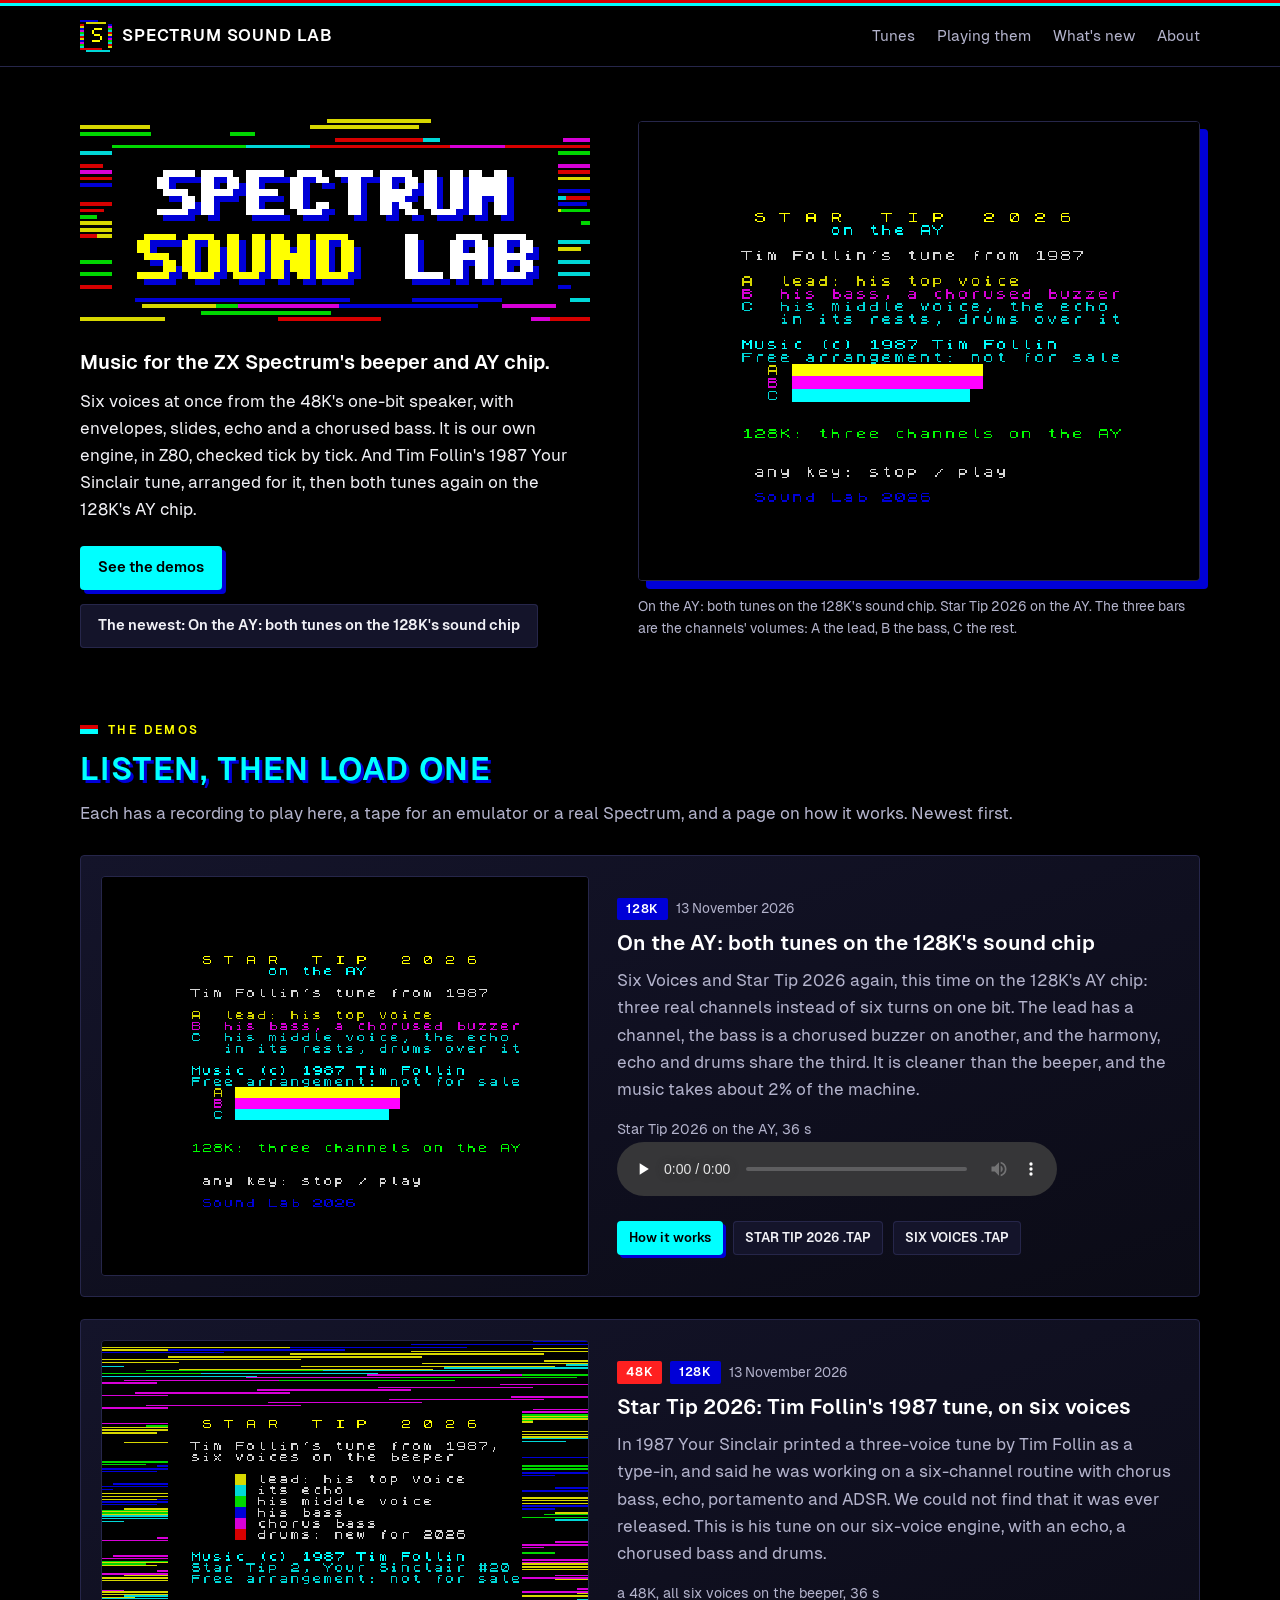
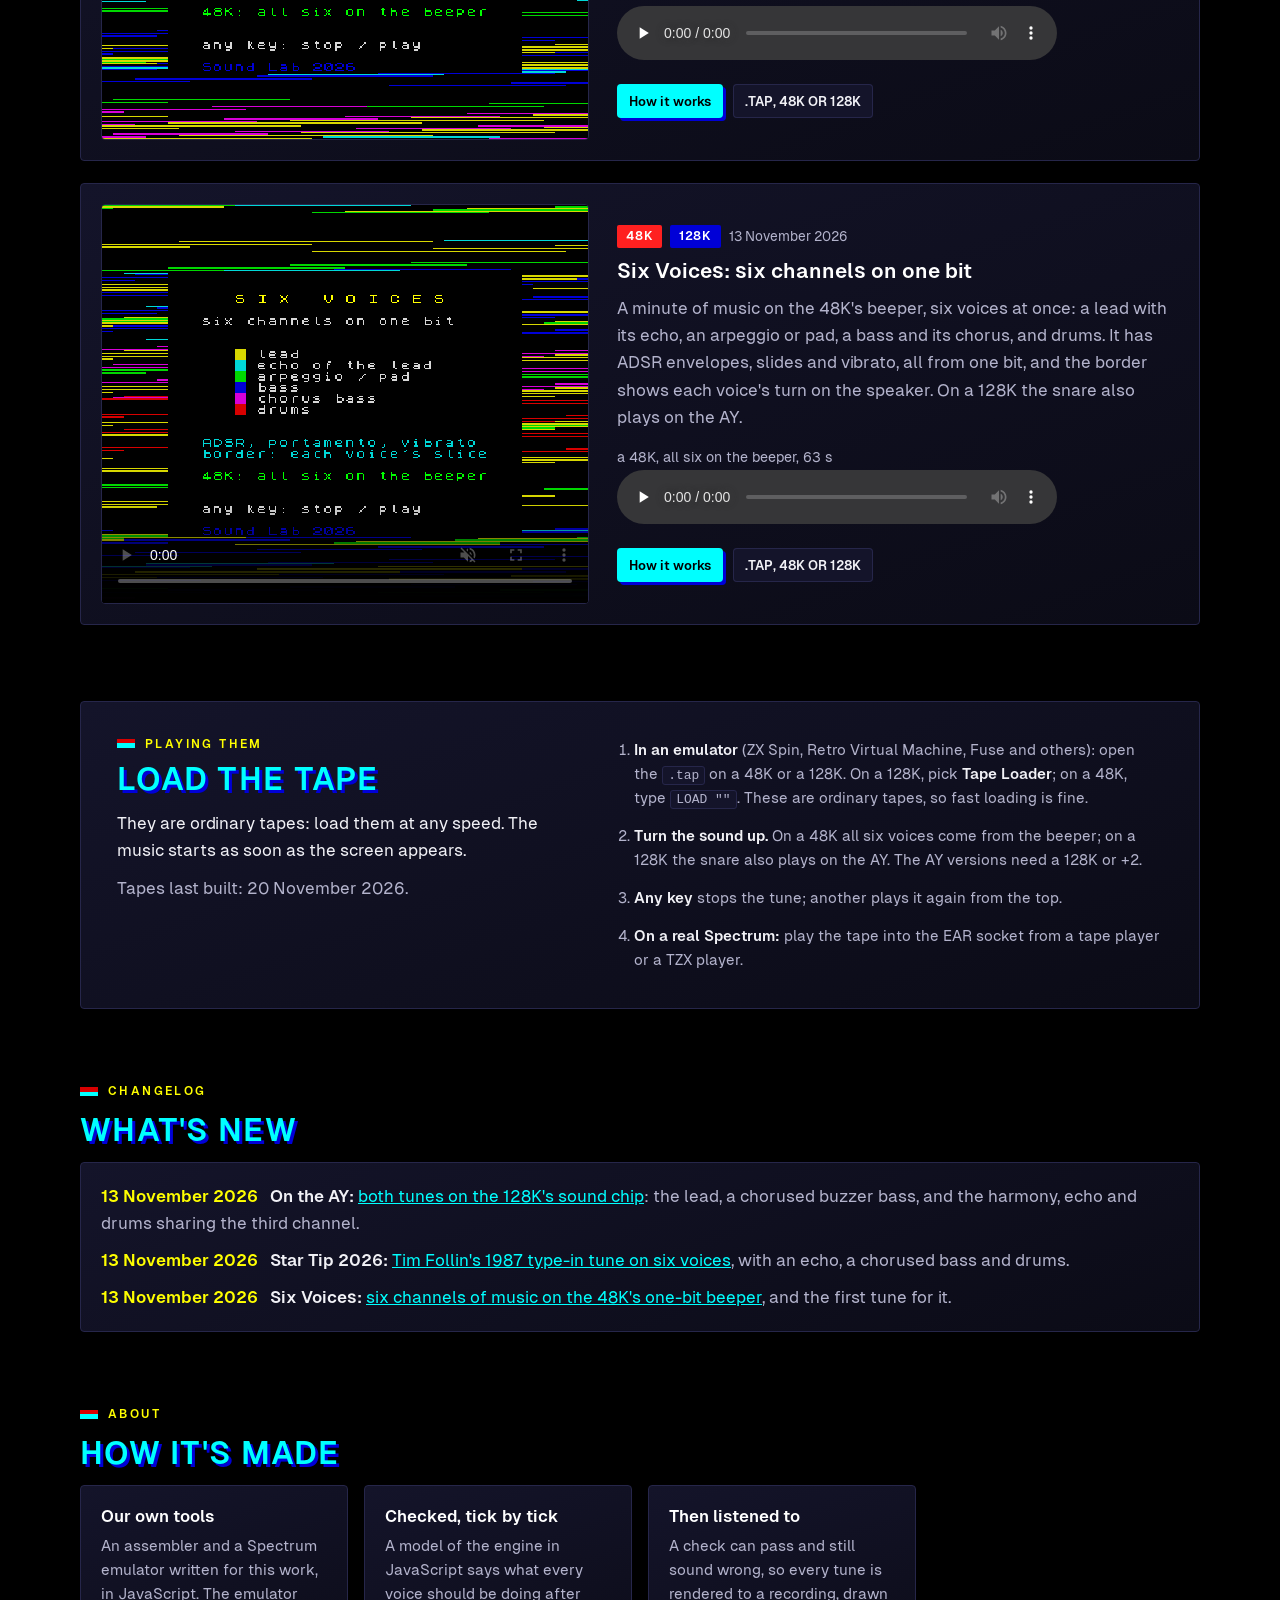
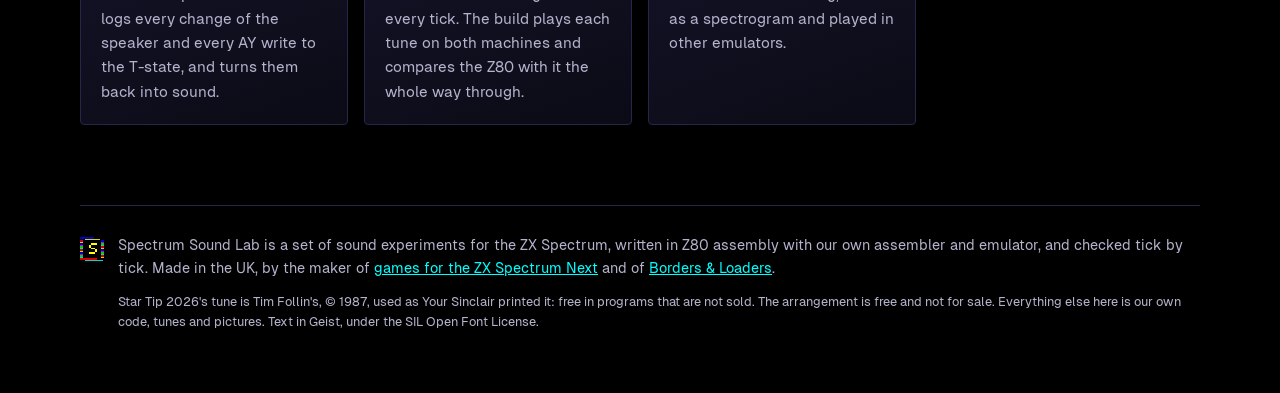
==== commit 2cec4fd6: "Site update" ====
--- a/index.html
+++ b/index.html
@@ -40,12 +40,12 @@
     <p>Six voices at once from the 48K's one-bit speaker, with envelopes, slides, echo and a chorused bass. It is our own engine, in Z80, checked tick by tick. And Tim Follin's 1987 Your Sinclair tune, arranged for it, then both tunes again on the 128K's AY chip.</p>
     <div class="actions">
       <a class="btn" href="#demos">See the demos</a>
-      <a class="btn btn-ghost" href="demos/star-tip-2026/">The newest: Star Tip 2026: Tim Follin's 1987 tune, on six voices</a>
+      <a class="btn btn-ghost" href="demos/on-the-ay/">The newest: On the AY: both tunes on the 128K's sound chip</a>
     </div>
   </div>
   <figure class="hero-shot">
-    <a class="shot" href="shots/star-tip-2026/playing.png" data-caption="Playing on a 48K. The border shows each voice's turn on the speaker in its own colour."><img src="shots/star-tip-2026/playing.png" width="704" height="576" alt="A Spectrum screen headed STAR TIP 2026 with a colour key for six voices, credits to Tim Follin, and a border of short coloured lines"></a>
-    <figcaption>Star Tip 2026: Tim Follin's 1987 tune, on six voices. Playing on a 48K. The border shows each voice's turn on the speaker in its own colour.</figcaption>
+    <a class="shot" href="shots/on-the-ay/star-tip.png" data-caption="Star Tip 2026 on the AY. The three bars are the channels' volumes: A the lead, B the bass, C the rest."><img src="shots/on-the-ay/star-tip.png" width="704" height="576" alt="A Spectrum screen headed STAR TIP 2026 on the AY, credits to Tim Follin, and three coloured bars showing the AY channels' volumes"></a>
+    <figcaption>On the AY: both tunes on the 128K's sound chip. Star Tip 2026 on the AY. The three bars are the channels' volumes: A the lead, B the bass, C the rest.</figcaption>
   </figure>
 </section>
 
@@ -54,6 +54,16 @@
   <h2>Listen, then load one</h2>
   <p class="sub">Each has a recording to play here, a tape for an emulator or a real Spectrum, and a page on how it works. Newest first.</p>
   <div class="demos">
+    <article class="demo card">
+      <div class="demo-media"><a class="shot" href="shots/on-the-ay/star-tip.png" data-caption="Star Tip 2026 on the AY. The three bars are the channels' volumes: A the lead, B the bass, C the rest."><img src="shots/on-the-ay/star-tip.png" width="704" height="576" loading="lazy" alt="A Spectrum screen headed STAR TIP 2026 on the AY, credits to Tim Follin, and three coloured bars showing the AY channels' volumes"></a></div>
+      <div class="demo-text">
+        <p class="badges"><span class="badge m128K">128K</span><span class="date">13 November 2026</span></p>
+        <h3><a href="demos/on-the-ay/">On the AY: both tunes on the 128K's sound chip</a></h3>
+        <p>Six Voices and Star Tip 2026 again, this time on the 128K's AY chip: three real channels instead of six turns on one bit. The lead has a channel, the bass is a chorused buzzer on another, and the harmony, echo and drums share the third. It is cleaner than the beeper, and the music takes about 2% of the machine.</p>
+        <p class="listen"><small>Star Tip 2026 on the AY, 36 s</small><br><audio controls preload="none" style="width:100%;max-width:440px" src="audio/startip2026-ay.mp3"></audio></p>
+        <p class="links"><a class="btn btn-small" href="demos/on-the-ay/">How it works</a><a class="btn btn-small btn-ghost" href="files/startip2026-ay.tap" download>Star Tip 2026 .tap</a><a class="btn btn-small btn-ghost" href="files/sixvoices-ay.tap" download>Six Voices .tap</a></p>
+      </div>
+    </article>
     <article class="demo card">
       <div class="demo-media"><a class="shot" href="shots/star-tip-2026/playing.png" data-caption="Playing on a 48K. The border shows each voice's turn on the speaker in its own colour."><img src="shots/star-tip-2026/playing.png" width="704" height="576" loading="lazy" alt="A Spectrum screen headed STAR TIP 2026 with a colour key for six voices, credits to Tim Follin, and a border of short coloured lines"></a></div>
       <div class="demo-text">
@@ -65,7 +75,7 @@
       </div>
     </article>
     <article class="demo card">
-      <div class="demo-media"><video src="videos/six-voices.mp4" poster="shots/six-voices/playing.png" width="782" height="576" muted loop playsinline controls preload="metadata" aria-label="Six Voices: six channels on one bit: Recorded on an emulated 48K"></video></div>
+      <div class="demo-media"><video src="videos/six-voices.mp4" poster="shots/six-voices/playing.png" width="782" height="576" muted loop playsinline controls preload="metadata" aria-label="Six Voices: six channels on one bit: Recorded in Retro Virtual Machine, as a 48K"></video></div>
       <div class="demo-text">
         <p class="badges"><span class="badge m48K">48K</span><span class="badge m128K">128K</span><span class="date">13 November 2026</span></p>
         <h3><a href="demos/six-voices/">Six Voices: six channels on one bit</a></h3>
@@ -83,11 +93,11 @@
       <p class="eyebrow">Playing them</p>
       <h2>Load the tape</h2>
       <p>They are ordinary tapes: load them at any speed. The music starts as soon as the screen appears.</p>
-      <p class="meta">Tapes last built: 13 November 2026.</p>
+      <p class="meta">Tapes last built: 20 November 2026.</p>
     </div>
     <ol class="steps">
       <li><b>In an emulator</b> (ZX Spin, Retro Virtual Machine, Fuse and others): open the <code>.tap</code> on a 48K or a 128K. On a 128K, pick <b>Tape Loader</b>; on a 48K, type <code>LOAD ""</code>. These are ordinary tapes, so fast loading is fine.</li>
-      <li><b>Turn the sound up.</b> On a 48K all six voices come from the beeper; on a 128K the snare also plays on the AY.</li>
+      <li><b>Turn the sound up.</b> On a 48K all six voices come from the beeper; on a 128K the snare also plays on the AY. The AY versions need a 128K or +2.</li>
       <li><b>Any key</b> stops the tune; another plays it again from the top.</li>
       <li><b>On a real Spectrum:</b> play the tape into the EAR socket from a tape player or a TZX player.</li>
     </ol>
@@ -99,6 +109,7 @@
   <h2>What's new</h2>
   <div class="log card">
     <ul>
+      <li><time datetime="2026-11-13">13 November 2026</time> <b>On the AY:</b> <a href="demos/on-the-ay/">both tunes on the 128K's sound chip</a>: the lead, a chorused buzzer bass, and the harmony, echo and drums sharing the third channel.</li>
       <li><time datetime="2026-11-13">13 November 2026</time> <b>Star Tip 2026:</b> <a href="demos/star-tip-2026/">Tim Follin's 1987 type-in tune on six voices</a>, with an echo, a chorused bass and drums.</li>
       <li><time datetime="2026-11-13">13 November 2026</time> <b>Six Voices:</b> <a href="demos/six-voices/">six channels of music on the 48K's one-bit beeper</a>, and the first tune for it.</li>
     </ul>
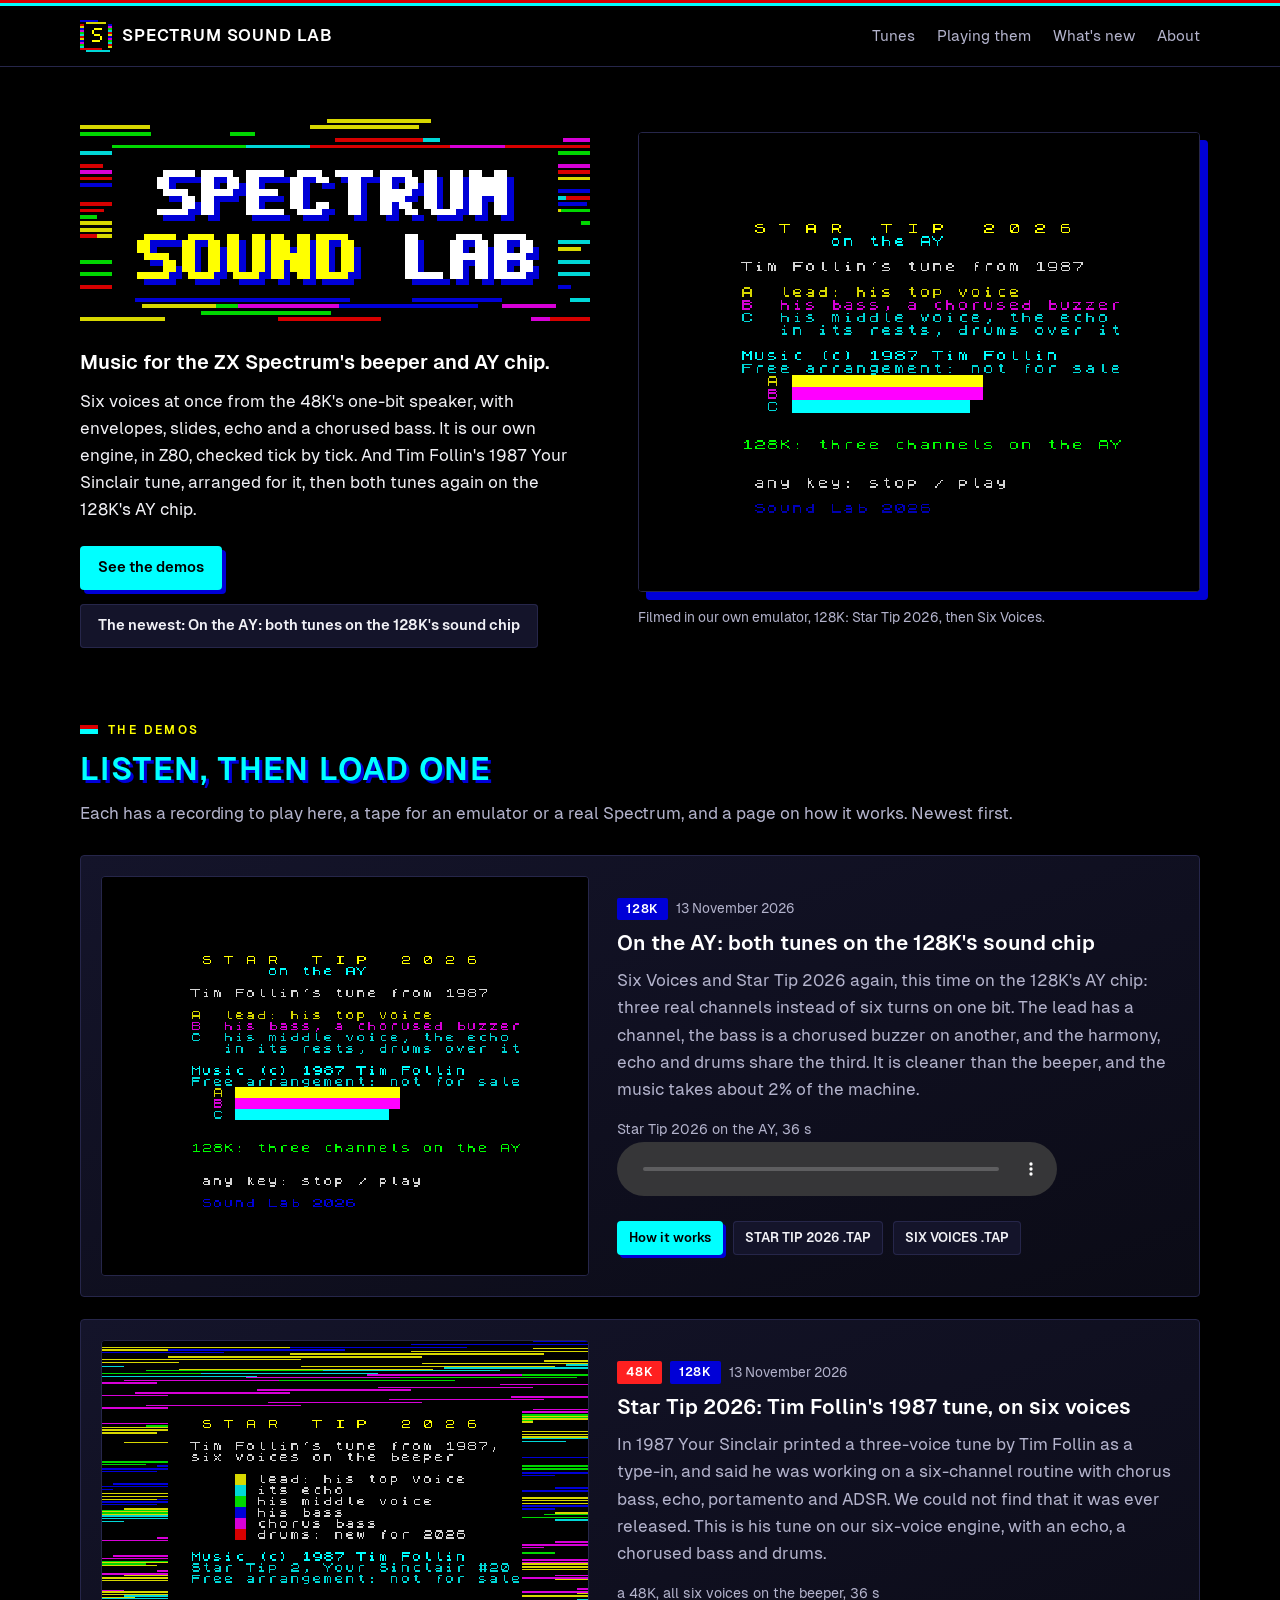
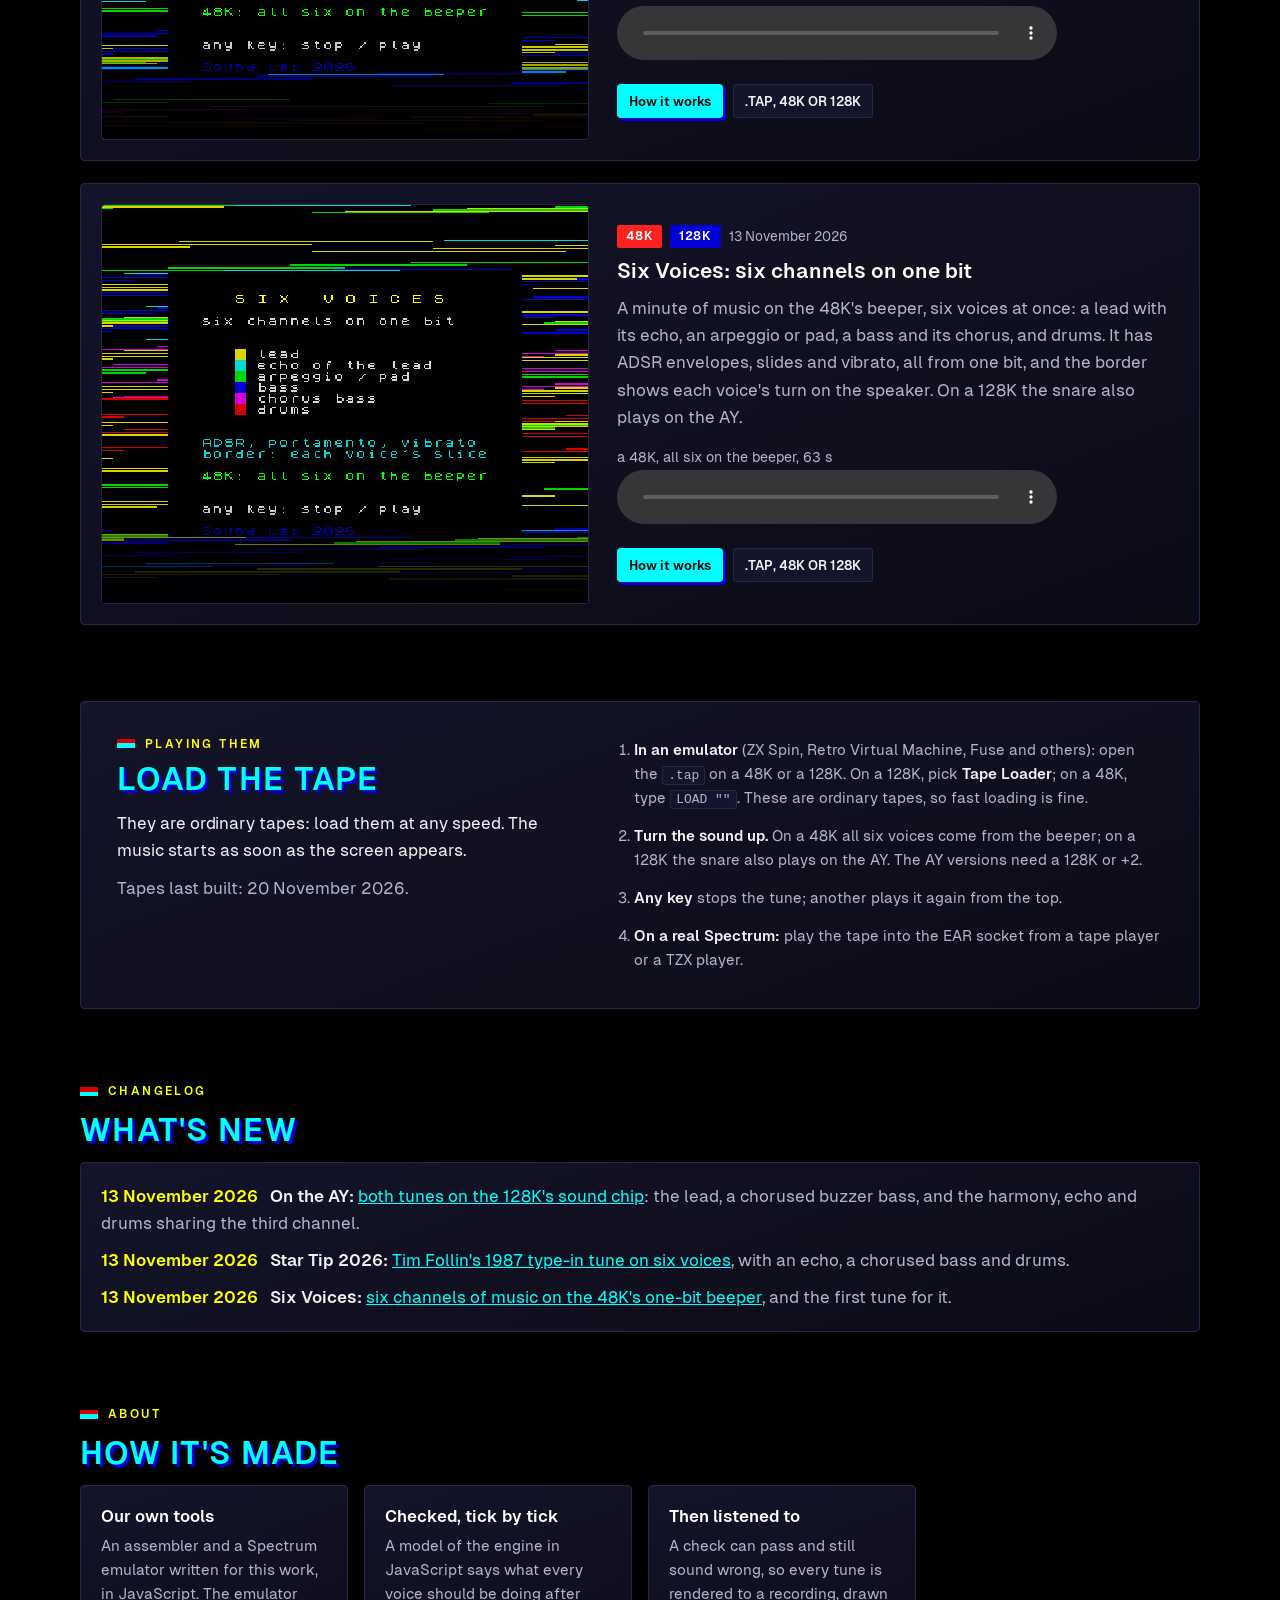
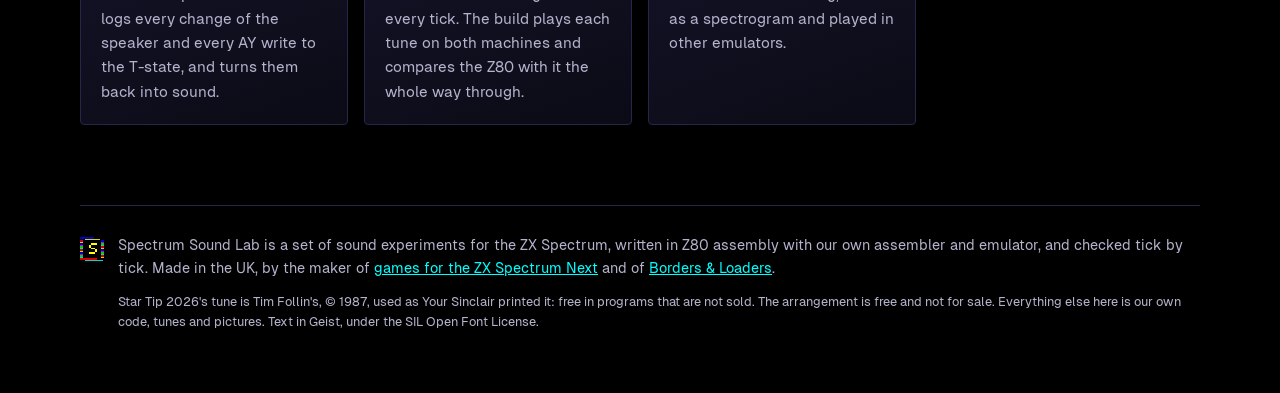
==== commit 1cc0c8b7: "Site update" ====
--- a/index.html
+++ b/index.html
@@ -44,8 +44,8 @@
     </div>
   </div>
   <figure class="hero-shot">
-    <a class="shot" href="shots/on-the-ay/star-tip.png" data-caption="Star Tip 2026 on the AY. The three bars are the channels' volumes: A the lead, B the bass, C the rest."><img src="shots/on-the-ay/star-tip.png" width="704" height="576" alt="A Spectrum screen headed STAR TIP 2026 on the AY, credits to Tim Follin, and three coloured bars showing the AY channels' volumes"></a>
-    <figcaption>On the AY: both tunes on the 128K's sound chip. Star Tip 2026 on the AY. The three bars are the channels' volumes: A the lead, B the bass, C the rest.</figcaption>
+    <video src="videos/on-the-ay.mp4" poster="shots/on-the-ay/star-tip.png" width="1056" height="864" muted loop playsinline controls preload="metadata" aria-label="On the AY: both tunes on the 128K's sound chip: Filmed in our own emulator, 128K: Star Tip 2026, then Six Voices"></video>
+    <figcaption>Filmed in our own emulator, 128K: Star Tip 2026, then Six Voices.</figcaption>
   </figure>
 </section>
 
@@ -65,7 +65,7 @@
       </div>
     </article>
     <article class="demo card">
-      <div class="demo-media"><a class="shot" href="shots/star-tip-2026/playing.png" data-caption="Playing on a 48K. The border shows each voice's turn on the speaker in its own colour."><img src="shots/star-tip-2026/playing.png" width="704" height="576" loading="lazy" alt="A Spectrum screen headed STAR TIP 2026 with a colour key for six voices, credits to Tim Follin, and a border of short coloured lines"></a></div>
+      <div class="demo-media"><video src="videos/star-tip-2026.mp4" poster="shots/star-tip-2026/playing.png" width="1056" height="864" muted loop playsinline controls preload="metadata" aria-label="Star Tip 2026: Tim Follin's 1987 tune, on six voices: Filmed in our own emulator, 48K"></video></div>
       <div class="demo-text">
         <p class="badges"><span class="badge m48K">48K</span><span class="badge m128K">128K</span><span class="date">13 November 2026</span></p>
         <h3><a href="demos/star-tip-2026/">Star Tip 2026: Tim Follin's 1987 tune, on six voices</a></h3>
